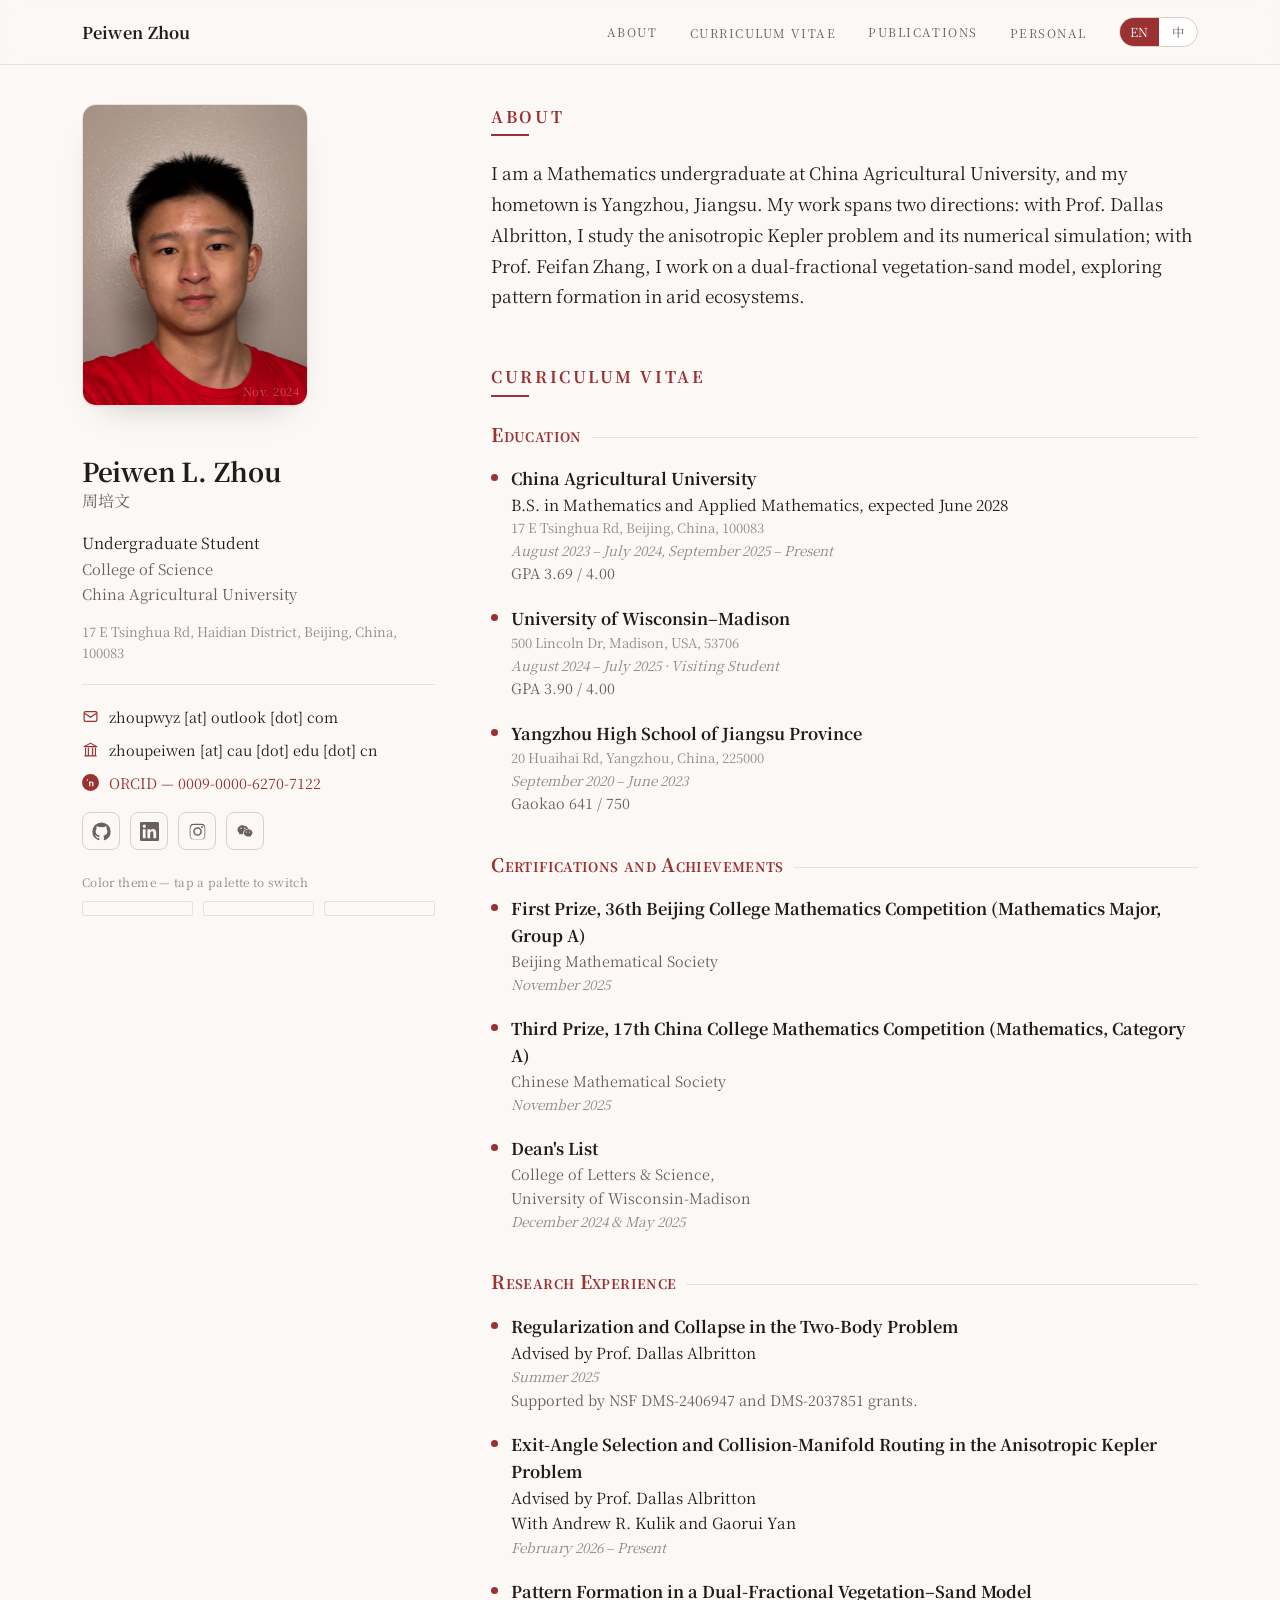
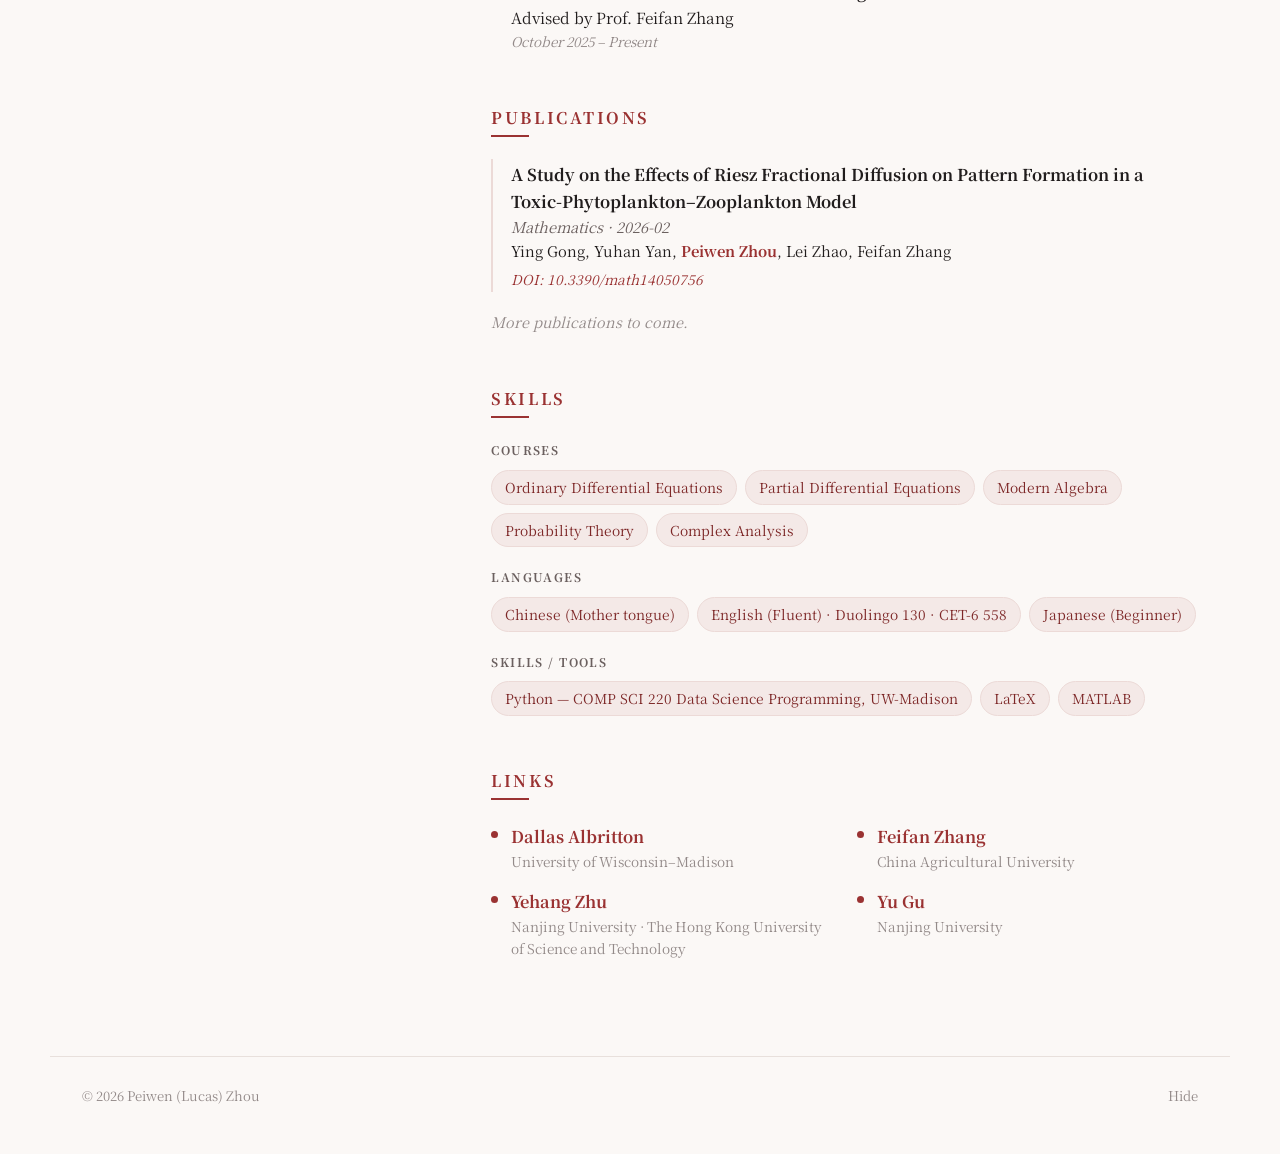
==== index.html @ 4801ca87 "homepage schedule: auto-expire past items initSchedule now judges each item by its end date (or star" ====
<!DOCTYPE html>
<html lang="en" data-theme="green">
<head>
<meta charset="UTF-8" />
<meta name="viewport" content="width=device-width, initial-scale=1.0" />
<!-- Pick a random color theme (green / red / blue), kept consistent within a visit -->
<script>
  (function () {
    var KEY = "plz-theme";
    var themes = ["green", "red", "blue"];
    var t = null;
    try { t = sessionStorage.getItem(KEY); } catch (e) {}
    if (themes.indexOf(t) === -1) {
      t = themes[Math.floor(Math.random() * themes.length)];
      try { sessionStorage.setItem(KEY, t); } catch (e) {}
    }
    document.documentElement.setAttribute("data-theme", t);
  })();
</script>
<title>Peiwen (Lucas) Zhou</title>
<meta name="description" content="Peiwen (Lucas) Zhou — a mathematics undergraduate at China Agricultural University, studying the anisotropic Kepler problem and pattern formation in arid ecosystems." />
<meta name="author" content="Peiwen (Lucas) Zhou" />
<link rel="canonical" href="https://lucaszhoupw.github.io/" />
<link rel="icon" href="assets/favicon.svg" />
<meta property="og:type" content="website" />
<meta property="og:title" content="Peiwen (Lucas) Zhou" />
<meta property="og:description" content="Peiwen (Lucas) Zhou — a mathematics undergraduate at China Agricultural University, studying the anisotropic Kepler problem and pattern formation in arid ecosystems." />
<meta property="og:url" content="https://lucaszhoupw.github.io/" />
<meta property="og:image" content="https://lucaszhoupw.github.io/assets/portrait.jpg" />
<meta name="twitter:card" content="summary_large_image" />
<link rel="stylesheet" href="styles.css?v=18" />
</head>
<body data-title-en="Peiwen (Lucas) Zhou" data-title-zh="周培文 · 个人主页">

<!-- ===================== NAV ===================== -->
<header class="nav">
  <div class="nav__inner">
    <div class="nav__brand">
      <a href="#top"><span class="nm-given" data-en="Peiwen" data-zh="培文">Peiwen</span><span class="nm-sur" data-en="Zhou" data-zh="周">Zhou</span></a>
    </div>
    <nav class="nav__links" aria-label="Primary">
      <a class="nav__link nav__link--caps" href="#about" data-spy data-en="About" data-zh="关于">About</a>
      <div class="nav__dropdown">
        <button type="button" class="nav__link nav__link--caps nav__dropbtn" aria-haspopup="true" aria-expanded="false"><span class="lbl-full" data-en="Curriculum Vitae" data-zh="简历">Curriculum Vitae</span><span class="lbl-short" data-en="CV" data-zh="简历">CV</span></button>
        <div class="nav__menu" role="menu">
          <button type="button" class="nav__menu-item" data-cv-download data-en="Download" data-zh="下载">Download</button>
        </div>
      </div>
      <a class="nav__link nav__link--caps" href="#publications" data-spy><span class="lbl-full" data-en="Publications" data-zh="学术发表">Publications</span><span class="lbl-short" data-en="Pub" data-zh="发表">Pub</span></a>
      <div class="nav__dropdown">
        <button type="button" class="nav__link nav__link--caps nav__dropbtn" aria-haspopup="true" aria-expanded="false" data-en="Personal" data-zh="个人">Personal</button>
        <div class="nav__menu" role="menu">
          <button type="button" class="nav__menu-item" role="menuitem" data-modal="modal-schedule" data-en="Schedule" data-zh="日程">Schedule</button>
          <button type="button" class="nav__menu-item" role="menuitem" data-modal="modal-travels" data-en="Travels" data-zh="足迹">Travels</button>
          <a class="nav__menu-item" role="menuitem" href="cities.html" data-en="Cities" data-zh="城市">Cities</a>
          <a class="nav__menu-item" role="menuitem" href="gallery.html" data-en="Gallery" data-zh="相册">Gallery</a>
        </div>
      </div>
    </nav>
    <button type="button" class="lang-toggle" aria-label="Switch language" title="Switch language">
      <span class="lang-seg is-active" data-lang="en">EN</span>
      <span class="lang-seg" data-lang="zh">中</span>
    </button>
  </div>
</header>

<span id="top"></span>

<!-- ===================== SHELL ===================== -->
<div class="shell">

  <!-- ---------- LEFT: sticky profile ---------- -->
  <aside class="side">
    <div class="portrait-wrap">
      <img class="portrait" src="assets/portrait.jpg" data-alt-src="assets/portrait-alt.jpg"
           alt="Portrait of Peiwen (Lucas) Zhou" />
      <span class="portrait-date">Nov. 2024</span>
    </div>

    <h1 class="side__name"><span class="nm-given" data-en="Peiwen L." data-en-alt="Peiwen (Lucas)" data-zh="培文">Peiwen L.</span><span class="nm-sur" data-en="Zhou" data-zh="周">Zhou</span></h1>
    <div class="side__name-sub" data-en="周培文" data-zh="Peiwen (Lucas) Zhou">周培文</div>

    <div class="side__role" data-en="Undergraduate Student" data-zh="本科生">Undergraduate Student</div>
    <div class="side__college" data-en="College of Science">College of Science</div>
    <div class="side__affil" data-en="China Agricultural University" data-zh="中国农业大学理学院">China Agricultural University</div>
    <div class="side__affil-addr" data-en="17 E Tsinghua Rd, Haidian District, Beijing, China, 100083" data-zh="中国北京市海淀区清华东路 17 号">17 E Tsinghua Rd, Haidian District, Beijing, China, 100083</div>

    <hr class="side__rule" />

    <ul class="side__contact">
      <li>
        <svg class="ico" viewBox="0 0 24 24" fill="none" stroke="currentColor" stroke-width="1.7" aria-hidden="true"><rect x="3" y="5" width="18" height="14" rx="2"/><path d="m3 7 9 6 9-6"/></svg>
        <span class="email-text">zhoupwyz [at] outlook [dot] com</span>
      </li>
      <li>
        <svg class="ico" viewBox="0 0 24 24" fill="none" stroke="currentColor" stroke-width="1.6" stroke-linecap="round" stroke-linejoin="round" aria-hidden="true"><path d="M12 3 3 8h18z"/><path d="M4 21h16M5 21V10m4 11V10m6 11V10m4 11V10"/></svg>
        <span class="email-text">zhoupeiwen [at] cau [dot] edu [dot] cn</span>
      </li>
      <li>
        <svg class="ico" viewBox="0 0 24 24" fill="currentColor" aria-hidden="true"><path d="M12 0a12 12 0 1 0 0 24 12 12 0 0 0 0-24zM7.7 7.4a1 1 0 1 1 0 2 1 1 0 0 1 0-2zm.9 3.2H6.8v6.8h1.8v-6.8zm2 0h1.7v.93h.02c.24-.45.83-.93 1.7-.93 1.82 0 2.16 1.2 2.16 2.76v3.97h-1.8v-3.5c0-.84-.02-1.92-1.17-1.92-1.17 0-1.35.92-1.35 1.86v3.56h-1.8v-6.8z"/></svg>
        <span><a href="https://orcid.org/0009-0000-6270-7122" target="_blank" rel="noopener">ORCID — 0009-0000<span class="orcid-tail">-6270-7122</span></a></span>
      </li>
    </ul>

    <div class="side__social">
      <a href="https://github.com/lucaszhoupw/" target="_blank" rel="noopener" aria-label="GitHub" title="GitHub">
        <svg viewBox="0 0 24 24" fill="currentColor" aria-hidden="true"><path d="M12 .5A11.5 11.5 0 0 0 .5 12a11.5 11.5 0 0 0 7.86 10.92c.58.1.79-.25.79-.56v-2c-3.2.7-3.88-1.37-3.88-1.37-.53-1.34-1.29-1.7-1.29-1.7-1.05-.72.08-.7.08-.7 1.16.08 1.77 1.2 1.77 1.2 1.03 1.77 2.7 1.26 3.36.96.1-.75.4-1.26.73-1.55-2.55-.29-5.24-1.28-5.24-5.68 0-1.26.45-2.28 1.19-3.08-.12-.29-.52-1.46.11-3.04 0 0 .97-.31 3.18 1.18a11 11 0 0 1 5.79 0c2.2-1.49 3.17-1.18 3.17-1.18.63 1.58.23 2.75.11 3.04.74.8 1.19 1.82 1.19 3.08 0 4.41-2.69 5.39-5.25 5.67.41.36.78 1.06.78 2.14v3.17c0 .31.21.67.8.56A11.5 11.5 0 0 0 23.5 12 11.5 11.5 0 0 0 12 .5z"/></svg>
      </a>
      <a href="#" aria-label="LinkedIn" title="LinkedIn">
        <svg viewBox="0 0 24 24" fill="currentColor" aria-hidden="true"><path d="M20.45 20.45h-3.56v-5.57c0-1.33-.02-3.04-1.85-3.04-1.85 0-2.14 1.45-2.14 2.94v5.67H9.34V9h3.42v1.56h.05c.48-.9 1.64-1.85 3.37-1.85 3.6 0 4.27 2.37 4.27 5.46v6.28zM5.34 7.43a2.07 2.07 0 1 1 0-4.14 2.07 2.07 0 0 1 0 4.14zM7.12 20.45H3.55V9h3.57v11.45zM22.22 0H1.77C.79 0 0 .77 0 1.73v20.54C0 23.22.79 24 1.77 24h20.45c.98 0 1.78-.78 1.78-1.73V1.73C24 .77 23.2 0 22.22 0z"/></svg>
      </a>
      <a href="#" aria-label="Instagram" title="Instagram">
        <svg viewBox="0 0 24 24" fill="currentColor" aria-hidden="true"><path d="M12 2.16c3.2 0 3.58.01 4.85.07 1.17.05 1.8.25 2.23.41.56.22.96.48 1.38.9.42.42.68.82.9 1.38.16.42.36 1.06.41 2.23.06 1.27.07 1.65.07 4.85s-.01 3.58-.07 4.85c-.05 1.17-.25 1.8-.41 2.23-.22.56-.48.96-.9 1.38-.42.42-.82.68-1.38.9-.42.16-1.06.36-2.23.41-1.27.06-1.65.07-4.85.07s-3.58-.01-4.85-.07c-1.17-.05-1.8-.25-2.23-.41a3.7 3.7 0 0 1-1.38-.9 3.7 3.7 0 0 1-.9-1.38c-.16-.42-.36-1.06-.41-2.23-.06-1.27-.07-1.65-.07-4.85s.01-3.58.07-4.85c.05-1.17.25-1.8.41-2.23.22-.56.48-.96.9-1.38.42-.42.82-.68 1.38-.9.42-.16 1.06-.36 2.23-.41C8.42 2.17 8.8 2.16 12 2.16zm0 1.62c-3.15 0-3.51.01-4.75.07-.96.04-1.48.2-1.83.34-.46.18-.79.39-1.13.74-.35.34-.56.67-.74 1.13-.14.35-.3.87-.34 1.83-.06 1.24-.07 1.6-.07 4.75s.01 3.51.07 4.75c.04.96.2 1.48.34 1.83.18.46.39.79.74 1.13.34.35.67.56 1.13.74.35.14.87.3 1.83.34 1.24.06 1.6.07 4.75.07s3.51-.01 4.75-.07c.96-.04 1.48-.2 1.83-.34.46-.18.79-.39 1.13-.74.35-.34.56-.67.74-1.13.14-.35.3-.87.34-1.83.06-1.24.07-1.6.07-4.75s-.01-3.51-.07-4.75c-.04-.96-.2-1.48-.34-1.83a3.04 3.04 0 0 0-.74-1.13 3.04 3.04 0 0 0-1.13-.74c-.35-.14-.87-.3-1.83-.34-1.24-.06-1.6-.07-4.75-.07zm0 2.76a5.46 5.46 0 1 1 0 10.92 5.46 5.46 0 0 1 0-10.92zm0 9a3.54 3.54 0 1 0 0-7.08 3.54 3.54 0 0 0 0 7.08zm6.95-9.22a1.27 1.27 0 1 1-2.55 0 1.27 1.27 0 0 1 2.55 0z"/></svg>
      </a>
      <a href="#" aria-label="WeChat" title="WeChat">
        <svg viewBox="0 0 24 24" fill="currentColor" aria-hidden="true"><path d="M8.69 4.06c-3.74 0-6.78 2.56-6.78 5.72 0 1.72.91 3.27 2.34 4.32a.46.46 0 0 1 .17.52l-.31 1.15c-.01.05-.04.11-.04.17 0 .13.1.23.23.23a.26.26 0 0 0 .13-.04l1.48-.87a.67.67 0 0 1 .56-.08c.71.2 1.46.32 2.21.32.18 0 .35-.01.53-.03a4.7 4.7 0 0 1-.24-1.47c0-2.85 2.69-5.16 6.01-5.16.21 0 .42.01.62.04-.51-2.63-3.16-4.61-6.94-4.61zM6.42 7.02c.5 0 .9.41.9.92 0 .5-.4.91-.9.91s-.91-.41-.91-.91c0-.51.41-.92.91-.92zm4.54 0c.5 0 .9.41.9.92 0 .5-.4.91-.9.91s-.91-.41-.91-.91c0-.51.41-.92.91-.92zm4.18 2.4c-2.85 0-5.16 1.97-5.16 4.41 0 2.43 2.31 4.41 5.16 4.41.64 0 1.26-.1 1.83-.27a.56.56 0 0 1 .46.06l1.24.72a.21.21 0 0 0 .11.04c.1 0 .19-.09.19-.19 0-.05-.02-.09-.03-.14l-.26-.96a.45.45 0 0 1-.02-.12.38.38 0 0 1 .16-.31c1.18-.86 1.94-2.15 1.94-3.58 0-2.44-2.31-4.41-5.16-4.41zm-1.9 2.48c.42 0 .76.34.76.76s-.34.77-.76.77a.77.77 0 0 1-.76-.77c0-.42.34-.76.76-.76zm3.79 0c.42 0 .76.34.76.76s-.34.77-.76.77a.77.77 0 0 1-.76-.77c0-.42.34-.76.76-.76z"/></svg>
      </a>
    </div>

    <!-- Color theme swatches -->
    <div class="palette">
      <p class="palette__hint" data-en="Color theme — tap a palette to switch" data-zh="网站配色 — 点击色卡即可切换">Color theme — tap a palette to switch</p>
      <div class="palette__set">
        <button type="button" class="swatch" data-theme-pick="green" aria-label="Green theme" title="Green">
          <span style="background:#e9f0ec"></span>
          <span style="background:#a7c6ba"></span>
          <span style="background:#5d917f"></span>
          <span style="background:#2f5d4f"></span>
          <span style="background:#1c3a31"></span>
        </button>
        <button type="button" class="swatch" data-theme-pick="red" aria-label="Red theme" title="Red">
          <span style="background:#f4e9e7"></span>
          <span style="background:#d99e98"></span>
          <span style="background:#bd5b53"></span>
          <span style="background:#9a3232"></span>
          <span style="background:#6f2020"></span>
        </button>
        <button type="button" class="swatch" data-theme-pick="blue" aria-label="Blue theme" title="Blue">
          <span style="background:#e8eef5"></span>
          <span style="background:#a3bbd6"></span>
          <span style="background:#5b80ac"></span>
          <span style="background:#2a4a72"></span>
          <span style="background:#1a3151"></span>
        </button>
      </div>
    </div>
  </aside>

  <!-- ---------- RIGHT: content ---------- -->
  <main class="main">

    <!-- About -->
    <section class="section" id="about">
      <p class="section__title" data-en="About" data-zh="关于我">About</p>
      <hr class="section__rule" />
      <div class="lede">
        <p data-en="I am a Mathematics undergraduate at China Agricultural University, and my hometown is Yangzhou, Jiangsu. My work spans two directions: with Prof. Dallas Albritton, I study the anisotropic Kepler problem and its numerical simulation; with Prof. Feifan Zhang, I work on a dual-fractional vegetation-sand model, exploring pattern formation in arid ecosystems."
           data-zh="我是中国农业大学数学与应用数学专业的本科生，来自江苏省扬州市。我的研究包括两个方向：在 Dallas Albritton 教授的指导下，研究各向异性开普勒问题及其数值模拟；在张非凡教授的指导下，研究双分数阶植被-沙模型，探索干旱生态系统中的斑图形成。">I am a Mathematics undergraduate at China Agricultural University, and my hometown is Yangzhou, Jiangsu. My work spans two directions: with Prof. Dallas Albritton, I study the anisotropic Kepler problem and its numerical simulation; with Prof. Feifan Zhang, I work on a dual-fractional vegetation-sand model, exploring pattern formation in arid ecosystems.</p>
      </div>
    </section>

    <!-- Curriculum Vitae -->
    <section class="section" id="cv">
      <p class="section__title">Curriculum Vitae</p>
      <hr class="section__rule" />

      <!-- Education -->
      <div class="cv-group">
        <h3 class="cv-group__head" data-en="Education" data-zh="教育经历">Education</h3>
        <div class="entry">
          <div class="entry__line1" data-en="China Agricultural University" data-zh="中国农业大学">China Agricultural University</div>
          <div class="entry__line2" data-en="B.S. in Mathematics and Applied Mathematics, expected June 2028" data-zh="数学与应用数学专业（理学学士），预计 2028 年 6 月毕业">B.S. in Mathematics and Applied Mathematics, expected June 2028</div>
          <div class="entry__addr" data-en="17 E Tsinghua Rd, Beijing, China, 100083" data-zh="中国北京市海淀区清华东路 17 号">17 E Tsinghua Rd, Beijing, China, 100083</div>
          <div class="entry__meta" data-en="August 2023 – July 2024, September 2025 – Present" data-zh="2023年8月 – 2024年7月、2025年9月至今">August 2023 – July 2024, September 2025 – Present</div>
          <div class="entry__line3" data-en="GPA 3.69 / 4.00" data-zh="GPA 3.69 / 4.00">GPA 3.69 / 4.00</div>
        </div>
        <div class="entry">
          <div class="entry__line1" data-en="University of Wisconsin–Madison" data-zh="威斯康星大学麦迪逊分校">University of Wisconsin–Madison</div>
          <div class="entry__addr" data-en="500 Lincoln Dr, Madison, USA, 53706" data-zh="美国威斯康星州戴恩县麦迪逊市林肯路 500 号">500 Lincoln Dr, Madison, USA, 53706</div>
          <div class="entry__meta" data-en="August 2024 – July 2025 · Visiting Student" data-zh="2024年8月 – 2025年7月 · 访问学生">August 2024 – July 2025 · Visiting Student</div>
          <div class="entry__line3" data-en="GPA 3.90 / 4.00" data-zh="GPA 3.90 / 4.00">GPA 3.90 / 4.00</div>
        </div>
        <div class="entry">
          <div class="entry__line1" data-en="Yangzhou High School of Jiangsu Province" data-zh="江苏省扬州中学">Yangzhou High School of Jiangsu Province</div>
          <div class="entry__addr" data-en="20 Huaihai Rd, Yangzhou, China, 225000" data-zh="中国江苏省扬州市广陵区淮海路 20 号">20 Huaihai Rd, Yangzhou, China, 225000</div>
          <div class="entry__meta" data-en="September 2020 – June 2023" data-zh="2020年9月 – 2023年6月">September 2020 – June 2023</div>
          <div class="entry__line3 modal-trigger" data-modal="modal-gaokao" data-en="Gaokao 641 / 750" data-zh="高考 641 / 750">Gaokao 641 / 750</div>
        </div>
      </div>

      <!-- Certifications and Achievements -->
      <div class="cv-group">
        <h3 class="cv-group__head" data-en="Certifications and Achievements" data-zh="获奖与证书">Certifications and Achievements</h3>
        <div class="entry">
          <div class="entry__line1" data-en="First Prize, 36th Beijing College Mathematics Competition (Mathematics Major, Group A)" data-zh="北京市第 36 届大学生数学竞赛（数学专业甲组）一等奖">First Prize, 36th Beijing College Mathematics Competition (Mathematics Major, Group A)</div>
          <div class="entry__line3" data-en="Beijing Mathematical Society" data-zh="北京数学会">Beijing Mathematical Society</div>
          <div class="entry__meta" data-en="November 2025" data-zh="2025 年 11 月">November 2025</div>
        </div>
        <div class="entry">
          <div class="entry__line1" data-en="Third Prize, 17th China College Mathematics Competition (Mathematics, Category A)" data-zh="第 17 届全国大学生数学竞赛（数学 A 类）三等奖">Third Prize, 17th China College Mathematics Competition (Mathematics, Category A)</div>
          <div class="entry__line3" data-en="Chinese Mathematical Society" data-zh="中国数学会">Chinese Mathematical Society</div>
          <div class="entry__meta" data-en="November 2025" data-zh="2025 年 11 月">November 2025</div>
        </div>
        <div class="entry">
          <div class="entry__line1" data-en="Dean&#39;s List" data-zh="Dean&#39;s List">Dean&#39;s List</div>
          <div class="entry__line3" data-en="College of Letters &amp; Science," data-zh="College of Letters &amp; Science,">College of Letters &amp; Science,</div>
          <div class="entry__line3" data-en="University of Wisconsin-Madison" data-zh="University of Wisconsin-Madison">University of Wisconsin-Madison</div>
          <div class="entry__meta" data-en="December 2024 &amp; May 2025" data-zh="2024 年 12 月 &amp; 2025 年 5 月">December 2024 &amp; May 2025</div>
        </div>
      </div>

      <!-- Research Experience -->
      <div class="cv-group">
        <h3 class="cv-group__head" data-en="Research Experience" data-zh="研究经历">Research Experience</h3>
        <div class="entry">
          <div class="entry__line1" data-en="Regularization and Collapse in the Two-Body Problem" data-zh="二体问题中的正则化与碰撞坍塌">Regularization and Collapse in the Two-Body Problem</div>
          <div class="entry__line2" data-en="Advised by Prof. Dallas Albritton" data-zh="指导老师 Dallas Albritton 教授">Advised by Prof. Dallas Albritton</div>
          <div class="entry__meta" data-en="Summer 2025" data-zh="2025 年夏">Summer 2025</div>
          <div class="entry__line3" data-en="Supported by NSF DMS-2406947 and DMS-2037851 grants." data-zh="由美国国家科学基金 NSF DMS-2406947 与 DMS-2037851 资助。">Supported by NSF DMS-2406947 and DMS-2037851 grants.</div>
        </div>
        <div class="entry">
          <div class="entry__line1" data-en="Exit-Angle Selection and Collision-Manifold Routing in the Anisotropic Kepler Problem" data-zh="各向异性开普勒问题中的出射角选择与碰撞流形">Exit-Angle Selection and Collision-Manifold Routing in the Anisotropic Kepler Problem</div>
          <div class="entry__line2" data-en="Advised by Prof. Dallas Albritton" data-zh="指导老师 Dallas Albritton 教授">Advised by Prof. Dallas Albritton</div>
          <div class="entry__line2" data-en="With Andrew R. Kulik and Gaorui Yan" data-zh="合作者 Andrew R. Kulik、颜高睿">With Andrew R. Kulik and Gaorui Yan</div>
          <div class="entry__meta" data-en="February 2026 – Present" data-zh="2026年2月 – 至今">February 2026 – Present</div>
        </div>
        <div class="entry">
          <div class="entry__line1" data-en="Pattern Formation in a Dual-Fractional Vegetation–Sand Model" data-zh="双分数阶植被–沙模型中的斑图形成">Pattern Formation in a Dual-Fractional Vegetation–Sand Model</div>
          <div class="entry__line2" data-en="Advised by Prof. Feifan Zhang" data-zh="指导老师 张非凡 教授">Advised by Prof. Feifan Zhang</div>
          <div class="entry__meta" data-en="October 2025 – Present" data-zh="2025年10月 – 至今">October 2025 – Present</div>
        </div>
      </div>
    </section>

    <!-- Publications -->
    <section class="section" id="publications">
      <p class="section__title" data-en="Publications" data-zh="学术发表">Publications</p>
      <hr class="section__rule" />
      <div class="pub">
        <div class="pub__title" data-en="A Study on the Effects of Riesz Fractional Diffusion on Pattern Formation in a Toxic-Phytoplankton–Zooplankton Model" data-zh="A Study on the Effects of Riesz Fractional Diffusion on Pattern Formation in a Toxic-Phytoplankton–Zooplankton Model">A Study on the Effects of Riesz Fractional Diffusion on Pattern Formation in a Toxic-Phytoplankton–Zooplankton Model</div>
        <div class="pub__venue" data-en="Mathematics · 2026-02" data-zh="Mathematics · 2026-02">Mathematics · 2026-02</div>
        <div class="pub__authors" data-html data-en="Ying Gong, Yuhan Yan, <span class=&quot;me&quot;>Peiwen Zhou</span>, Lei Zhao, Feifan Zhang" data-zh="Ying Gong, Yuhan Yan, <span class=&quot;me&quot;>Peiwen Zhou</span>, Lei Zhao, Feifan Zhang">Ying Gong, Yuhan Yan, <span class="me">Peiwen Zhou</span>, Lei Zhao, Feifan Zhang</div>
        <div class="pub__doi"><a href="https://doi.org/10.3390/math14050756" target="_blank" rel="noopener">DOI: 10.3390/math14050756</a></div>
      </div>
      <p class="empty-note" data-en="More publications to come."
         data-zh="更多发表，敬请期待。">More publications to come.</p>
    </section>

    <!-- Skills -->
    <section class="section" id="skills">
      <p class="section__title" data-en="Skills" data-zh="技能">Skills</p>
      <hr class="section__rule" />

      <div class="skill-block">
        <p class="skill-block__label" data-en="Courses" data-zh="课程">Courses</p>
        <div class="pills">
          <span class="pill" data-en="Ordinary Differential Equations" data-zh="常微分方程">Ordinary Differential Equations</span>
          <span class="pill" data-en="Partial Differential Equations" data-zh="偏微分方程">Partial Differential Equations</span>
          <span class="pill" data-en="Modern Algebra" data-zh="抽象代数">Modern Algebra</span>
          <span class="pill" data-en="Probability Theory" data-zh="概率论">Probability Theory</span>
          <span class="pill" data-en="Complex Analysis" data-zh="复变函数">Complex Analysis</span>
        </div>
      </div>

      <div class="skill-block">
        <p class="skill-block__label" data-en="Languages" data-zh="语言">Languages</p>
        <div class="pills">
          <span class="pill modal-trigger" data-modal="modal-chinese" data-en="Chinese (Mother tongue)" data-zh="中文（母语）">Chinese (Mother tongue)</span>
          <span class="pill pill--wide"><span data-en="English (Fluent)" data-zh="英语（流利）">English (Fluent)</span> · <span class="modal-trigger" data-modal="modal-duolingo" data-en="Duolingo 130" data-zh="Duolingo 130">Duolingo 130</span> · <span class="modal-trigger" data-modal="modal-cet6" data-en="CET-6 558" data-zh="CET-6 558">CET-6 558</span></span>
          <span class="pill" data-en="Japanese (Beginner)" data-zh="日语（入门）">Japanese (Beginner)</span>
        </div>
      </div>

      <div class="skill-block">
        <p class="skill-block__label" data-en="Skills / Tools" data-zh="技能 / 工具">Skills / Tools</p>
        <div class="pills">
          <span class="pill pill--wide" data-en="Python — COMP SCI 220 Data Science Programming, UW-Madison" data-zh="Python — COMP SCI 220 Data Science Programming, UW-Madison">Python — COMP SCI 220 Data Science Programming, UW-Madison</span>
          <span class="pill" data-en="LaTeX" data-zh="LaTeX">LaTeX</span>
          <span class="pill" data-en="MATLAB" data-zh="MATLAB">MATLAB</span>
        </div>
      </div>
    </section>

    <!-- Links -->
    <section class="section" id="links">
      <p class="section__title" data-en="Links" data-zh="链接">Links</p>
      <hr class="section__rule" />
      <ul class="links">
        <li class="link-entry">
          <a class="link-entry__name" href="https://sites.google.com/view/albri050/dallas-albritton" target="_blank" rel="noopener" data-en="Dallas Albritton" data-zh="Dallas Albritton">Dallas Albritton</a>
          <span class="link-entry__affil" data-en="University of Wisconsin–Madison" data-zh="威斯康星大学麦迪逊分校">University of Wisconsin–Madison</span>
        </li>
        <li class="link-entry">
          <a class="link-entry__name" href="https://faculty.cau.edu.cn/zff/" target="_blank" rel="noopener" data-en="Feifan Zhang" data-zh="张非凡">Feifan Zhang</a>
          <span class="link-entry__affil" data-en="China Agricultural University" data-zh="中国农业大学">China Agricultural University</span>
        </li>
        <li class="link-entry">
          <a class="link-entry__name" href="https://lajoyazyh.github.io" target="_blank" rel="noopener" data-en="Yehang Zhu" data-zh="朱业航">Yehang Zhu</a>
          <span class="link-entry__affil" data-en="Nanjing University · The Hong Kong University of Science and Technology" data-zh="南京大学 · 香港科技大学">Nanjing University · The Hong Kong University of Science and Technology</span>
        </li>
        <li class="link-entry">
          <a class="link-entry__name" href="https://kuangrepi.github.io" target="_blank" rel="noopener" data-en="Yu Gu" data-zh="谷羽">Yu Gu</a>
          <span class="link-entry__affil" data-en="Nanjing University" data-zh="南京大学">Nanjing University</span>
        </li>
      </ul>
    </section>

  </main>
</div>

<footer class="foot">
  <span class="foot__copy" data-en="© 2026 Peiwen (Lucas) Zhou" data-zh="© 2026 周培文">© 2026 Peiwen (Lucas) Zhou</span>
  <button type="button" class="hide-btn" aria-label="Toggle privacy"><span class="hide-btn__off" data-en="Hide" data-zh="隐藏">Hide</span><span class="hide-btn__on" data-en="Show" data-zh="显示">Show</span></button>
</footer>

<!-- ===================== SCORE MODALS ===================== -->
<div class="modal" id="modal-gaokao">
  <div class="modal__backdrop" data-close></div>
  <div class="modal__dialog" role="dialog" aria-modal="true" aria-labelledby="gaokao-title">
    <button class="modal__close" type="button" data-close aria-label="Close">&times;</button>
    <h3 class="modal__title" id="gaokao-title" data-en="2023 College Entrance Exam of Jiangsu Province" data-zh="江苏省 2023 年高考">2023 College Entrance Exam of Jiangsu Province</h3>
    <dl class="score-list">
      <div class="score-row"><dt data-en="Chinese" data-zh="语文">Chinese</dt><dd>110</dd></div>
      <div class="score-row"><dt data-en="Mathematics" data-zh="数学">Mathematics</dt><dd>121</dd></div>
      <div class="score-row"><dt data-en="English" data-zh="英语">English</dt><dd>136</dd></div>
      <div class="score-row"><dt data-en="Physics" data-zh="物理">Physics</dt><dd>93</dd></div>
      <div class="score-row"><dt data-en="Chemistry" data-zh="化学">Chemistry</dt><dd>89</dd></div>
      <div class="score-row"><dt data-en="Biology" data-zh="生物">Biology</dt><dd>92</dd></div>
      <div class="score-row score-row--total"><dt data-en="Total" data-zh="总分">Total</dt><dd>641</dd></div>
      <div class="score-row"><dt data-en="Jiangsu Province Rank" data-zh="江苏省排名">Jiangsu Province Rank</dt><dd>8031</dd></div>
    </dl>
  </div>
</div>

<div class="modal" id="modal-duolingo">
  <div class="modal__backdrop" data-close></div>
  <div class="modal__dialog" role="dialog" aria-modal="true" aria-labelledby="duolingo-title">
    <button class="modal__close" type="button" data-close aria-label="Close">&times;</button>
    <h3 class="modal__title" id="duolingo-title" data-en="Duolingo English Test" data-zh="多邻国英语测试">Duolingo English Test</h3>
    <dl class="score-list">
      <div class="score-row"><dt data-en="Literacy" data-zh="读写">Literacy</dt><dd>135</dd></div>
      <div class="score-row"><dt data-en="Comprehension" data-zh="理解">Comprehension</dt><dd>140</dd></div>
      <div class="score-row"><dt data-en="Conversation" data-zh="对话">Conversation</dt><dd>125</dd></div>
      <div class="score-row"><dt data-en="Production" data-zh="表达">Production</dt><dd>115</dd></div>
      <div class="score-row score-row--total"><dt data-en="Overall" data-zh="总分">Overall</dt><dd>130</dd></div>
    </dl>
  </div>
</div>

<div class="modal" id="modal-cet6">
  <div class="modal__backdrop" data-close></div>
  <div class="modal__dialog" role="dialog" aria-modal="true" aria-labelledby="cet6-title">
    <button class="modal__close" type="button" data-close aria-label="Close">&times;</button>
    <h3 class="modal__title" id="cet6-title" data-en="College English Test Band 6" data-zh="全国大学英语六级考试">College English Test Band 6</h3>
    <dl class="score-list">
      <div class="score-row"><dt data-en="Listening" data-zh="听力">Listening</dt><dd>194</dd></div>
      <div class="score-row"><dt data-en="Reading" data-zh="阅读">Reading</dt><dd>201</dd></div>
      <div class="score-row"><dt data-en="Writing &amp; Translation" data-zh="写作与翻译">Writing &amp; Translation</dt><dd>163</dd></div>
      <div class="score-row score-row--total"><dt data-en="Total" data-zh="总分">Total</dt><dd>558</dd></div>
    </dl>
  </div>
</div>

<div class="modal" id="modal-chinese">
  <div class="modal__backdrop" data-close></div>
  <div class="modal__dialog" role="dialog" aria-modal="true" aria-labelledby="chinese-title">
    <button class="modal__close" type="button" data-close aria-label="Close">&times;</button>
    <h3 class="modal__title" id="chinese-title" data-en="Chinese" data-zh="中文">Chinese</h3>
    <ul class="lang-list">
      <li data-en="Mandarin (Standard)" data-zh="普通话">Mandarin (Standard)</li>
      <li data-en="Jianghuai Mandarin (Yizheng Dialect)" data-zh="江淮官话（仪征话）">Jianghuai Mandarin (Yizheng Dialect)</li>
      <li data-en="Cantonese (Beginner)" data-zh="粤语（入门）">Cantonese (Beginner)</li>
    </ul>
  </div>
</div>

<div class="modal" id="modal-travels">
  <div class="modal__backdrop" data-close></div>
  <div class="modal__dialog modal__dialog--map" role="dialog" aria-modal="true" aria-labelledby="travels-title">
    <button class="modal__close" type="button" data-close aria-label="Close">&times;</button>
    <h3 class="modal__title" id="travels-title" data-en="Travels" data-zh="足迹">Travels</h3>
    <div class="map-tabs" role="tablist">
      <button type="button" class="map-tab is-active" data-map="world" data-en="World" data-zh="世界">World</button>
      <button type="button" class="map-tab" data-map="china" data-en="China" data-zh="中国">China</button>
      <button type="button" class="map-tab" data-map="usa" data-en="USA" data-zh="美国">USA</button>
    </div>
    <div class="map-panel" data-panel="world">
      <div class="map-stage" data-svg="assets/maps/world.svg?v=16"></div>
      <ul class="map-legend">
        <li><div class="lg-head"><span class="lg-sw lg-sw--lived"></span><b data-en="Lived" data-zh="居住">Lived</b></div><div class="lg-names" data-en="China · United States" data-zh="美国 · 中国">China · United States</div></li>
        <li><div class="lg-head"><span class="lg-sw lg-sw--travel"></span><b data-en="Traveled" data-zh="旅游">Traveled</b></div><div class="lg-names" data-en="Japan · Singapore · South Korea" data-zh="韩国 · 日本 · 新加坡">Japan · Singapore · South Korea</div></li>
        <li><div class="lg-head"><span class="lg-sw lg-sw--pass"></span><b data-en="Passed through" data-zh="路过">Passed through</b></div><div class="lg-names" data-en="Germany · Malaysia · Türkiye" data-zh="德国 · 马来西亚 · 土耳其">Germany · Malaysia · Türkiye</div></li>
      </ul>
    </div>
    <div class="map-panel" data-panel="china" hidden>
      <div class="map-stage-wrap">
        <div class="map-stage" data-svg="assets/maps/china.svg?v=16"></div>
        <p class="map-note" data-en="The South China Sea and its islands are China&#39;s territory." data-zh="中国南海及群岛是中国领土">The South China Sea and its islands are China&#39;s territory.</p>
      </div>
      <ul class="map-legend">
        <li><div class="lg-head"><span class="lg-sw lg-sw--lived"></span><b data-en="Lived" data-zh="居住">Lived</b></div><div class="lg-names" data-en="Beijing · Jiangsu" data-zh="北京 · 江苏">Beijing · Jiangsu</div></li>
        <li><div class="lg-head"><span class="lg-sw lg-sw--travel"></span><b data-en="Traveled" data-zh="旅游">Traveled</b></div><div class="lg-names" data-en="Anhui · Chongqing · Fujian · Guangdong · Guizhou · Hebei · Hong Kong · Hunan · Inner Mongolia · Jiangxi · Jilin · Macau · Shaanxi · Shandong · Shanghai · Shanxi · Sichuan · Tianjin · Zhejiang" data-zh="安徽 · 澳门 · 重庆 · 福建 · 广东 · 贵州 · 河北 · 湖南 · 江西 · 吉林 · 内蒙古 · 山东 · 上海 · 山西 · 陕西 · 四川 · 天津 · 香港 · 浙江">Anhui · Chongqing · Fujian · Guangdong · Guizhou · Hebei · Hong Kong · Hunan · Inner Mongolia · Jiangxi · Jilin · Macau · Shaanxi · Shandong · Shanghai · Shanxi · Sichuan · Tianjin · Zhejiang</div></li>
        <li><div class="lg-head"><span class="lg-sw lg-sw--pass"></span><b data-en="Passed through" data-zh="路过">Passed through</b></div><div class="lg-names" data-en="Hubei" data-zh="湖北">Hubei</div></li>
      </ul>
    </div>
    <div class="map-panel" data-panel="usa" hidden>
      <div class="map-stage-wrap">
        <div class="map-stage" data-svg="assets/maps/usa.svg?v=16"></div>
        <p class="map-note" data-en="Some U.S. overseas territories are not shown." data-zh="部分美国海外领地未在图中展示。">Some U.S. overseas territories are not shown.</p>
      </div>
      <ul class="map-legend">
        <li><div class="lg-head"><span class="lg-sw lg-sw--lived"></span><b data-en="Lived" data-zh="居住">Lived</b></div><div class="lg-names" data-en="New Jersey · Wisconsin" data-zh="威斯康星 · 新泽西">New Jersey · Wisconsin</div></li>
        <li><div class="lg-head"><span class="lg-sw lg-sw--travel"></span><b data-en="Traveled" data-zh="旅游">Traveled</b></div><div class="lg-names" data-en="Arizona · Illinois · Maryland · Massachusetts · Nevada · New York · Pennsylvania · Rhode Island · Utah · Virginia · Washington D.C." data-zh="宾夕法尼亚 · 弗吉尼亚 · 华盛顿特区 · 罗德岛 · 马里兰 · 马萨诸塞 · 内华达 · 纽约 · 亚利桑那 · 伊利诺伊 · 犹他">Arizona · Illinois · Maryland · Massachusetts · Nevada · New York · Pennsylvania · Rhode Island · Utah · Virginia · Washington D.C.</div></li>
        <li><div class="lg-head"><span class="lg-sw lg-sw--pass"></span><b data-en="Passed through" data-zh="路过">Passed through</b></div><div class="lg-names" data-en="California · Connecticut · Delaware · Michigan" data-zh="加利福尼亚 · 康涅狄格 · 密歇根 · 特拉华">California · Connecticut · Delaware · Michigan</div></li>
      </ul>
    </div>
  </div>
</div>

<div class="modal" id="modal-schedule">
  <div class="modal__backdrop" data-close></div>
  <div class="modal__dialog modal__dialog--wide" role="dialog" aria-modal="true" aria-labelledby="schedule-title">
    <button class="modal__close" type="button" data-close aria-label="Close">&times;</button>
    <h3 class="modal__title" id="schedule-title" data-en="Peiwen's Recent Schedule" data-zh="周培文的近期日程">Peiwen's Recent Schedule</h3>
    <ul class="sched" id="sched-list">
      <li class="sched__item">
        <div class="sched__date" data-en="Jul 11 – 14" data-zh="7 月 11 日 – 14 日">Jul 11 – 14</div>
        <div class="sched__desc" data-en="Farm work at the Zhuozhou farm." data-zh="前往涿州农场种地。">Farm work at the Zhuozhou farm.</div>
      </li>
      <li class="sched__item">
        <div class="sched__date" data-en="Jul 15 – 24" data-zh="7 月 15 日 – 24 日">Jul 15 – 24</div>
        <div class="sched__desc" data-en="Summer term." data-zh="暑期学期。">Summer term.</div>
      </li>
      <li class="sched__item">
        <div class="sched__date" data-en="Aug 1 – 10" data-zh="8 月 1 日 – 10 日">Aug 1 – 10</div>
        <div class="sched__desc" data-en="Traveling in Vietnam — Hà Nội, Đà Nẵng, and Hồ Chí Minh City." data-zh="前往越南河内、岘港、胡志明市旅行。">Traveling in Vietnam — Hà Nội, Đà Nẵng, and Hồ Chí Minh City.</div>
      </li>
    </ul>
  </div>
</div>

<div class="modal" id="modal-cv">
  <div class="modal__backdrop" data-close></div>
  <div class="modal__dialog" role="dialog" aria-modal="true" aria-labelledby="cv-title">
    <button class="modal__close" type="button" data-close aria-label="Close">&times;</button>
    <h3 class="modal__title" id="cv-title" data-en="CV coming soon" data-zh="简历即将上线">CV coming soon</h3>
    <p class="cv-note" data-en="The CV PDF has not been uploaded yet — please check back later." data-zh="简历 PDF 暂未上传，请稍后再来。">The CV PDF has not been uploaded yet — please check back later.</p>
  </div>
</div>

<script src="site.js?v=18"></script>
</body>
</html>
---- styles.css ----
/* =============================================================
   Peiwen (Lucas) Zhou — Academic Homepage
   -------------------------------------------------------------
   COLOR THEME SWITCH:
   Change the data-theme value on the <html> tag to re-skin the
   whole site. Three palettes are provided:
        data-theme="green"   (default — deep green)
        data-theme="red"     (deep red)
        data-theme="blue"    (deep blue)
   ============================================================= */

/* =============================================================
   Self-hosted Chinese serif (Noto Serif SC), two-stage loading:
   1) A small "common" subset (~3,800 everyday characters, GB2312
      level-1) loads fast and covers virtually all text.
   2) The full library (variable font, all ~31k glyphs) is fetched
      ONLY if a rare character outside the common set appears.
   Bundled in the repo so mainland-China visitors (who cannot reach
   Google Fonts) get the song typeface. Latin text uses Georgia, so
   these files only download when Chinese is actually displayed.
   ============================================================= */
@font-face {
  font-family: "Noto Serif SC";
  font-style: normal;
  font-weight: 400;
  font-display: swap;
  src: url("fonts/NotoSerifSC-common-400.woff2") format("woff2");
}
@font-face {
  font-family: "Noto Serif SC";
  font-style: normal;
  font-weight: 700;
  font-display: swap;
  src: url("fonts/NotoSerifSC-common-700.woff2") format("woff2");
}
@font-face {
  font-family: "Noto Serif SC Full";
  font-style: normal;
  font-weight: 200 900;
  font-display: swap;
  src: url("fonts/NotoSerifSC.woff2") format("woff2");
}

/* ---- Green (default) ---- */
:root,
[data-theme="green"] {
  --accent:        #2f5d4f;
  --accent-strong: #234a3f;
  --accent-tint:   #e9f0ec;
  --accent-tint-2: #dbe7e1;
  --bg:            #fbfaf6;
  --surface:       #ffffff;
  --text:          #1d211f;
  --muted:         #606b65;
  --faint:         #8a938e;
  --border:        #e7e3d9;
  --border-strong: #d8d3c6;
}

/* ---- Red ---- */
[data-theme="red"] {
  --accent:        #9a3232;
  --accent-strong: #7d2727;
  --accent-tint:   #f4e9e7;
  --accent-tint-2: #ecdad7;
  --bg:            #fbf8f6;
  --surface:       #ffffff;
  --text:          #211d1d;
  --muted:         #6b605f;
  --faint:         #938a89;
  --border:        #e8e0dc;
  --border-strong: #dccfca;
}

/* ---- Blue ---- */
[data-theme="blue"] {
  --accent:        #2a4a72;
  --accent-strong: #1f3a5c;
  --accent-tint:   #e8eef5;
  --accent-tint-2: #d8e2ee;
  --bg:            #f8fafb;
  --surface:       #ffffff;
  --text:          #1c2027;
  --muted:         #5d6671;
  --faint:         #88909b;
  --border:        #e2e6ea;
  --border-strong: #d0d6dd;
}

/* ============================================================= */

*,
*::before,
*::after { box-sizing: border-box; }

html { scroll-behavior: smooth; }

body {
  margin: 0;
  background: var(--bg);
  color: var(--text);
  /* Georgia renders Latin in both languages; CJK uses the small common
     subset first, then the full self-hosted library for rare glyphs,
     then any local song serif. */
  font-family: Georgia, "Noto Serif SC", "Noto Serif SC Full", "Source Han Serif SC", "Songti SC", "SimSun", "宋体", serif;
  font-size: 17px;
  line-height: 1.65;
  -webkit-font-smoothing: antialiased;
  text-rendering: optimizeLegibility;
}

a { color: var(--accent); text-decoration: none; }
a:hover { color: var(--accent-strong); }

img { display: block; max-width: 100%; }

/* ---------------- Top navigation ---------------- */
.nav {
  position: fixed;
  top: 0; left: 0; right: 0;
  z-index: 100;
  background: color-mix(in srgb, var(--bg) 88%, transparent);
  backdrop-filter: saturate(140%) blur(10px);
  -webkit-backdrop-filter: saturate(140%) blur(10px);
  border-bottom: 1px solid var(--border);
}
.nav__inner {
  max-width: 1180px;
  margin: 0 auto;
  height: 64px;
  padding: 0 32px;
  display: flex;
  align-items: center;
  gap: 8px;
}
.nav__brand {
  font-weight: 700;
  font-size: 1.02rem;
  letter-spacing: 0.01em;
  margin-right: auto;
  white-space: nowrap;
}
.nav__brand a { color: var(--text); }
.nav__brand a:hover { color: var(--accent); }

.nav__links {
  display: flex;
  align-items: center;
  gap: 4px;
}
.nav__link {
  position: relative;
  color: var(--muted);
  font-size: 0.86rem;
  letter-spacing: 0.04em;
  padding: 8px 14px;
  border-radius: 6px;
  white-space: nowrap;
  transition: color .18s, background .18s;
}
.nav__link:hover { color: var(--text); background: var(--accent-tint); }
.nav__link.is-active { color: var(--accent); }
.nav__link--caps {
  text-transform: uppercase;
  letter-spacing: 0.13em;
  font-size: 0.74rem;
}
/* Chinese nav labels: drop uppercase letter-spacing for a clean song look */
html[lang="zh"] .nav__link--caps {
  text-transform: none;
  letter-spacing: 0.06em;
  font-size: 0.84rem;
}

/* Full vs. short nav labels — short forms (CV, Pub) show on narrow screens */
.nav__link .lbl-short { display: none; }

/* Nav "Personal" dropdown */
.nav__dropdown { position: relative; display: flex; align-items: center; }
.nav__dropbtn { font-family: inherit; background: transparent; border: 0; cursor: pointer; }
.nav__menu {
  position: absolute;
  top: 100%;
  right: 0;
  margin-top: 8px;
  min-width: 168px;
  display: none;
  flex-direction: column;
  padding: 6px;
  background: var(--surface);
  border: 1px solid var(--border);
  border-radius: 10px;
  box-shadow: 0 18px 44px -18px rgba(20, 30, 25, .4);
}
.nav__menu::before {
  content: "";
  position: absolute;
  top: -10px; left: 0; right: 0;
  height: 10px;
}
.nav__dropdown.is-open .nav__menu { display: flex; }
@media (hover: hover) {
  .nav__dropdown:hover .nav__menu { display: flex; }
}
.nav__menu-item {
  font-family: inherit;
  text-align: left;
  font-size: 0.86rem;
  letter-spacing: 0.02em;
  color: var(--muted);
  background: transparent;
  border: 0;
  border-radius: 6px;
  padding: 9px 12px;
  cursor: pointer;
  white-space: nowrap;
  transition: background .15s, color .15s;
}
.nav__menu-item:hover { background: var(--accent-tint); color: var(--text); }
.nav__menu-item.is-active { color: var(--accent); }

.lang-toggle {
  margin-left: 10px;
  display: inline-flex;
  align-items: stretch;
  padding: 0;
  border: 1px solid var(--border-strong);
  border-radius: 999px;
  overflow: hidden;
  font-family: inherit;
  font-size: 0.78rem;
  letter-spacing: 0.04em;
  background: var(--surface);
  cursor: pointer;
  flex-shrink: 0;
}
.lang-seg {
  display: inline-flex;
  align-items: center;
  justify-content: center;
  min-width: 38px;
  padding: 5px 10px;
  color: var(--muted);
  transition: background .18s, color .18s;
}
.lang-seg.is-active {
  background: var(--accent);
  color: #fff;
}

/* ---------------- Layout shell ---------------- */
.shell {
  max-width: 1180px;
  margin: 0 auto;
  padding: 104px 32px 96px;
  display: grid;
  grid-template-columns: minmax(280px, 1fr) 2fr;
  gap: 56px;
  align-items: start;
}

/* ---------------- Left sidebar ---------------- */
.side { position: sticky; top: 104px; }

.portrait-wrap {
  position: relative;
  width: 64%;
  line-height: 0;
}
.portrait {
  width: 100%;
  aspect-ratio: 3 / 4;
  object-fit: cover;
  border-radius: 14px;
  border: 1px solid var(--border);
  box-shadow: 0 1px 0 var(--border), 0 16px 36px -24px rgba(20,30,25,.35);
  cursor: pointer;
}
.portrait-date {
  position: absolute;
  right: 9px;
  bottom: 8px;
  color: rgba(255, 255, 255, 0.3);
  font-size: 0.72rem;
  letter-spacing: 0.04em;
  line-height: 1;
  pointer-events: none;
}
/* On the alternate (white-shirt) photo, use light grey instead of white */
.portrait-wrap.show-alt .portrait-date { color: #b3b3b3; }

.side__name {
  font-size: 1.62rem;
  line-height: 1.18;
  font-weight: 700;
  margin: 50px 0 2px;
  letter-spacing: -0.01em;
  cursor: pointer;
  user-select: none;
  display: flex;
  flex-wrap: wrap;
  align-items: baseline;
  gap: 0.3em;
}
html[lang="zh"] .side__name { gap: 0; }

/* Given/surname split — English shows given+surname, Chinese surname+given */
.nm-given { order: 1; }
.nm-sur { order: 2; }
html[lang="zh"] .nm-given { order: 2; }
html[lang="zh"] .nm-sur { order: 1; }
.nav__brand a { display: inline-flex; gap: 0.28em; }
html[lang="zh"] .nav__brand a { gap: 0; }
.side__name-sub {
  font-size: 1rem;
  color: var(--muted);
  margin-bottom: 16px;
}
.side__role {
  font-size: 0.96rem;
  color: var(--text);
}
.side__affil {
  font-size: 0.92rem;
  color: var(--muted);
  margin-top: 1px;
}
.side__college {
  font-size: 0.92rem;
  color: var(--muted);
  margin-top: 1px;
}
/* Chinese folds the college into the university name, so hide this line */
html[lang="zh"] .side__college { display: none; }
.side__affil-addr {
  font-size: 0.82rem;
  color: var(--faint);
  margin-top: 1.1em;
}

.side__rule {
  border: 0;
  border-top: 1px solid var(--border);
  margin: 20px 0;
}

.side__contact {
  list-style: none;
  margin: 0; padding: 0;
  display: flex;
  flex-direction: column;
  gap: 9px;
  font-size: 0.9rem;
}
.side__contact li {
  display: flex;
  align-items: center;
  gap: 10px;
  color: var(--muted);
}
.side__contact .ico {
  width: 17px; height: 17px;
  flex: none;
  color: var(--accent);
}
.email-text { color: var(--text); }

.side__social {
  display: flex;
  gap: 10px;
  margin-top: 18px;
}
.side__social a {
  width: 38px; height: 38px;
  display: inline-flex;
  align-items: center;
  justify-content: center;
  border: 1px solid var(--border-strong);
  border-radius: 8px;
  color: var(--muted);
  transition: all .18s;
}
.side__social a:hover {
  color: #fff;
  background: var(--accent);
  border-color: var(--accent);
  transform: translateY(-2px);
}
.side__social svg { width: 19px; height: 19px; }

/* Color theme swatches (palette card) */
.palette { margin-top: 22px; }
.palette__hint {
  font-size: 0.74rem;
  letter-spacing: 0.03em;
  color: var(--faint);
  margin: 0 0 9px;
}
.palette__set {
  display: flex;
  gap: 10px;
}
.swatch {
  flex: 1;
  display: flex;
  height: 15px;
  padding: 0;
  border: 1px solid var(--border);
  border-radius: 2px;
  overflow: hidden;
  cursor: pointer;
  background: none;
  transition: transform .15s;
}
.swatch span { flex: 1; display: block; }
.swatch:hover { transform: translateY(-1px); }

/* ---------------- Right content ---------------- */
.main { min-width: 0; }

.section { scroll-margin-top: 92px; }
.section + .section { margin-top: 52px; }

.section__title {
  font-size: 1rem;
  text-transform: uppercase;
  letter-spacing: 0.16em;
  color: var(--accent);
  font-weight: 700;
  margin: 0 0 4px;
}
.section__title-zh { /* applied via JS when lang=zh for non-caps look */ }
.section__rule {
  border: 0;
  border-top: 2px solid var(--accent);
  width: 38px;
  margin: 0 0 22px;
}

.lede {
  font-size: 1.08rem;
  line-height: 1.78;
  color: var(--text);
}
.lede p { margin: 0 0 1em; }
.lede p:last-child { margin-bottom: 0; }

/* CV blocks */
.cv-group + .cv-group { margin-top: 34px; }
.cv-group__head {
  font-size: 1.16rem;
  font-weight: 700;
  color: var(--accent);
  font-variant: small-caps;
  letter-spacing: 0.02em;
  margin: 0 0 16px;
  display: flex;
  align-items: baseline;
  gap: 10px;
}
/* Chinese headings: small-caps doesn't apply to CJK, keep them clean */
html[lang="zh"] .cv-group__head { font-variant: normal; }
.cv-group__head::after {
  content: "";
  flex: 1;
  border-top: 1px solid var(--border);
  transform: translateY(-4px);
}

.entry {
  position: relative;
  padding: 0 0 0 20px;
  margin-bottom: 20px;
}
.entry:last-child { margin-bottom: 0; }
.entry::before {
  content: "";
  position: absolute;
  left: 0; top: 9px;
  width: 7px; height: 7px;
  border-radius: 50%;
  background: var(--accent);
}
.entry__line1 { font-weight: 700; font-size: 1.02rem; }
.entry__line2 { color: var(--text); font-size: 0.96rem; }
.entry__addr { color: var(--faint); font-size: 0.82rem; }
.entry__line3 { color: var(--muted); font-size: 0.9rem; }
.entry__meta { color: var(--faint); font-size: 0.85rem; font-style: italic; }

/* Publications */
.pub {
  border-left: 2px solid var(--accent-tint-2);
  padding: 2px 0 2px 18px;
  margin-bottom: 18px;
}
.pub__title { font-weight: 700; font-size: 1.02rem; }
.pub__venue { color: var(--muted); font-size: 0.92rem; font-style: italic; }
.pub__authors { color: var(--text); font-size: 0.92rem; }
.pub__authors .me { color: var(--accent); font-weight: 700; }
.pub__doi { margin-top: 4px; font-size: 0.86rem; }
.pub__doi a { font-style: italic; }

.empty-note {
  color: var(--faint);
  font-size: 0.9rem;
  font-style: italic;
  margin-top: 6px;
}

/* Skills pills */
.skill-block + .skill-block { margin-top: 20px; }
.skill-block__label {
  font-size: 0.74rem;
  text-transform: uppercase;
  letter-spacing: 0.12em;
  color: var(--muted);
  font-weight: 700;
  margin: 0 0 10px;
}
.pills { display: flex; flex-wrap: wrap; gap: 8px; }
.pill {
  font-size: 0.86rem;
  background: var(--accent-tint);
  color: var(--accent-strong);
  border: 1px solid var(--accent-tint-2);
  padding: 5px 13px;
  border-radius: 999px;
  white-space: nowrap;
}
.pill--wide { white-space: normal; }

/* Friend links */
.links {
  list-style: none;
  margin: 0; padding: 0;
  display: grid;
  /* Two columns when wide; collapses to one when the window is narrow
     (or on mobile), since each track needs at least 300px. */
  grid-template-columns: repeat(auto-fit, minmax(min(100%, 300px), 1fr));
  gap: 14px 24px;
}
.link-entry {
  position: relative;
  padding-left: 20px;
}
.link-entry::before {
  content: "";
  position: absolute;
  left: 0; top: 9px;
  width: 7px; height: 7px;
  border-radius: 50%;
  background: var(--accent);
}
.link-entry__name {
  font-weight: 700;
  font-size: 1.02rem;
}
.link-entry__affil {
  display: block;
  color: var(--faint);
  font-size: 0.85rem;
}

/* ---------------- Footer ---------------- */
.foot {
  max-width: 1180px;
  margin: 0 auto;
  padding: 28px 32px 48px;
  border-top: 1px solid var(--border);
  color: var(--faint);
  font-size: 0.82rem;
  display: flex;
  justify-content: space-between;
  gap: 16px;
  flex-wrap: wrap;
}

/* =============================================================
   GALLERY
   ============================================================= */
.gallery-wrap {
  max-width: 760px;
  margin: 0 auto;
  padding: 104px 24px 96px;
}
.gallery-head { margin-bottom: 40px; }
.gallery-head h1 {
  font-size: 2rem;
  margin: 0 0 6px;
  letter-spacing: -0.01em;
}
.gallery-head p { color: var(--muted); margin: 0; }

/* Sticky year selector — jumps to the year and highlights as you scroll */
.year-nav {
  position: sticky;
  top: 64px;
  z-index: 50;
  display: flex;
  flex-wrap: wrap;
  gap: 8px;
  padding: 12px 0;
  margin-bottom: 30px;
  background: color-mix(in srgb, var(--bg) 90%, transparent);
  backdrop-filter: saturate(140%) blur(8px);
  -webkit-backdrop-filter: saturate(140%) blur(8px);
  border-bottom: 1px solid var(--border);
}
.year-chip {
  font-size: 0.84rem;
  letter-spacing: 0.04em;
  color: var(--muted);
  padding: 5px 15px;
  border: 1px solid var(--border-strong);
  border-radius: 999px;
  transition: background .18s, color .18s, border-color .18s;
}
.year-chip:hover { color: var(--text); background: var(--accent-tint); }
.year-chip.is-active {
  color: #fff;
  background: var(--accent);
  border-color: var(--accent);
}

/* Year marker on the timeline */
.year-divider {
  position: relative;
  padding-left: 38px;
  margin: 0 0 24px;
  scroll-margin-top: 128px;
}
.year-divider span {
  font-size: 0.98rem;
  font-weight: 700;
  letter-spacing: 0.08em;
  color: var(--accent);
}
.year-divider::before {
  content: "";
  position: absolute;
  left: 0; top: 4px;
  width: 16px; height: 16px;
  border-radius: 50%;
  background: var(--accent);
  border: 3px solid var(--surface);
  box-shadow: 0 0 0 1px var(--accent);
}

.feed { position: relative; }
.feed::before {
  content: "";
  position: absolute;
  left: 7px; top: 6px; bottom: 6px;
  width: 2px;
  background: var(--border);
}

.post {
  position: relative;
  padding-left: 38px;
  margin-bottom: 38px;
}
.post::before {
  content: "";
  position: absolute;
  left: 1px; top: 6px;
  width: 14px; height: 14px;
  border-radius: 50%;
  background: var(--surface);
  border: 3px solid var(--accent);
}
.post__date {
  font-size: 0.8rem;
  letter-spacing: 0.05em;
  text-transform: uppercase;
  color: var(--faint);
  margin-bottom: 8px;
}
.post__card {
  background: var(--surface);
  border: 1px solid var(--border);
  border-radius: 8px;
  overflow: hidden;
  box-shadow: 0 12px 30px -26px rgba(20,30,25,.4);
}
.post__media {
  width: 100%;
  background: var(--accent-tint);
}
.post__media img {
  display: block;
  width: 100%;
  height: auto;
}
/* Portrait entries: shrink the whole card so the photo still fills it */
.post--portrait .post__card { max-width: 70%; }
.post__media--ph {
  aspect-ratio: 4 / 3;
  background:
    repeating-linear-gradient(45deg,
      var(--accent-tint) 0 12px,
      var(--accent-tint-2) 12px 24px);
  display: flex;
  align-items: center;
  justify-content: center;
}
.post__media--ph span {
  font-family: ui-monospace, "SFMono-Regular", Menlo, Consolas, monospace;
  font-size: 0.74rem;
  letter-spacing: 0.06em;
  color: var(--accent-strong);
  background: color-mix(in srgb, var(--surface) 80%, transparent);
  padding: 4px 10px;
  border-radius: 4px;
}
.post__body { padding: 16px 18px 18px; }
.post--text .post__body { padding: 18px; }
.post__text { font-size: 1.02rem; line-height: 1.7; margin: 0 0 10px; }
.post__meta {
  display: flex;
  flex-wrap: wrap;
  gap: 6px 16px;
  font-size: 0.84rem;
  color: var(--muted);
}
.post__meta .loc { display: inline-flex; align-items: center; gap: 5px; }
.post__meta .ico { width: 14px; height: 14px; color: var(--accent); }

/* ---------------- Language visibility helper ---------------- */
[data-i18n] { /* swapped by JS */ }

/* ---------------- Responsive ---------------- */
@media (max-width: 860px) {
  .shell {
    grid-template-columns: 1fr;
    gap: 38px;
    padding: 92px 22px 72px;
  }
  .side { position: static; text-align: center; }
  .portrait-wrap { max-width: 260px; margin-left: auto; margin-right: auto; }
  .side__contact li { justify-content: center; }
  .side__social { justify-content: center; }
  .side__name { font-size: 1.5rem; justify-content: center; }
  .nav__inner { padding: 0 18px; gap: 2px; }
  .nav__brand { font-size: 0.92rem; }
  .nav__links { gap: 0; }
  .nav__link { padding: 8px 11px; font-size: 0.82rem; }
  .nav__link--caps { font-size: 0.74rem; letter-spacing: 0.1em; }
  .nav__link .lbl-full { display: none; }
  .nav__link .lbl-short { display: inline; }
}

@media (max-width: 600px) {
  body { font-size: 16px; }
  .nav__inner { height: 56px; }
  .nav__brand { display: none; }
  .nav__links { gap: 2px; }
  .nav__link { padding: 7px 7px; }
  .lang-toggle { margin-left: auto; }
  .shell { padding: 80px 18px 64px; }
  .gallery-wrap { padding: 84px 18px 72px; }
  .year-nav { top: 56px; }
  .year-divider { scroll-margin-top: 116px; }
  .portrait-wrap { max-width: 100%; }
}

/* =============================================================
   SCORE MODALS — click a result to see the breakdown
   ============================================================= */
.modal-trigger { cursor: pointer; transition: color .15s ease; }
.modal-trigger:hover { color: var(--accent); }

.modal {
  display: none;
  position: fixed;
  inset: 0;
  z-index: 200;
  align-items: center;
  justify-content: center;
  padding: 20px;
}
.modal.is-open { display: flex; }
body.modal-open { overflow: hidden; }

.modal__backdrop {
  position: absolute;
  inset: 0;
  background: rgba(0, 0, 0, 0.45);
  backdrop-filter: blur(4px);
  -webkit-backdrop-filter: blur(4px);
}

.modal__dialog {
  position: relative;
  width: 100%;
  max-width: 320px;
  background: var(--bg);
  border: 1px solid var(--border);
  border-radius: 14px;
  padding: 30px 34px 28px;
  box-shadow: 0 24px 60px -20px rgba(0, 0, 0, .45);
}

.modal__close {
  position: absolute;
  top: 9px; right: 9px;
  width: 28px; height: 28px;
  display: inline-flex;
  align-items: center;
  justify-content: center;
  border: 0;
  background: transparent;
  color: var(--muted);
  font-size: 1.4rem;
  line-height: 1;
  cursor: pointer;
  border-radius: 6px;
  transition: background .18s, color .18s;
}
.modal__close:hover { background: var(--accent-tint); color: var(--text); }

.modal__title {
  color: var(--accent);
  font-size: 1.02rem;
  font-weight: 700;
  line-height: 1.3;
  margin: 0 32px 14px 0;
}

.score-list { margin: 0; }
.score-row {
  display: flex;
  justify-content: space-between;
  align-items: baseline;
  gap: 16px;
  padding: 6px 0;
  font-size: 0.92rem;
  border-bottom: 1px solid var(--border);
}
.score-row:last-child { border-bottom: 0; }
.score-row dt { margin: 0; color: var(--muted); }
.score-row dd { margin: 0; font-weight: 700; color: var(--text); }
.score-row--total dt,
.score-row--total dd { color: var(--accent); }

/* Schedule modal — a small accent-coloured timeline */
.modal__dialog--wide { max-width: 384px; }
.sched { list-style: none; margin: 2px 0 0; padding: 0; }
.sched__item {
  position: relative;
  padding: 0 0 16px 20px;
  border-left: 2px solid var(--accent-tint-2);
}
.sched__item:last-child { padding-bottom: 2px; }
.sched__item::before {
  content: "";
  position: absolute;
  left: -6px; top: 3px;
  width: 10px; height: 10px;
  border-radius: 50%;
  background: var(--accent);
  border: 2px solid var(--bg);
}
.sched__date {
  color: var(--accent);
  font-weight: 700;
  font-size: 0.9rem;
  letter-spacing: 0.02em;
  margin-bottom: 3px;
}
.sched__desc {
  color: var(--text);
  font-size: 0.95rem;
  line-height: 1.55;
}
/* expired items (1–6 days past): dimmed grey */
.sched__item--expired { opacity: 0.5; }
.sched__item--expired::before { background: var(--muted); }
.sched__item--expired .sched__date { color: var(--muted); }
.sched__item--expired .sched__desc { color: var(--muted); }
.sched__empty {
  border-left: 0;
  padding-left: 0;
  color: var(--faint);
  font-style: italic;
}
.sched__empty::before { display: none; }

/* Language-variety list (Chinese modal) */
.lang-list { list-style: none; margin: 2px 0 0; padding: 0; }
.lang-list li {
  position: relative;
  padding: 8px 0 8px 18px;
  font-size: 0.95rem;
  color: var(--text);
  border-bottom: 1px solid var(--border);
}
.lang-list li:last-child { border-bottom: 0; }
.lang-list li::before {
  content: "";
  position: absolute;
  left: 0; top: 50%;
  transform: translateY(-50%);
  width: 6px; height: 6px;
  border-radius: 50%;
  background: var(--accent);
}

/* =============================================================
   PRIVACY ("Hide") MODE — a footer toggle blurs identifying details
   while leaving headings, the photo, icons, swatches, skills, the
   surname and the nav intact.
   ============================================================= */
.hide-btn {
  margin-left: auto;
  font-family: inherit;
  font-size: inherit;
  letter-spacing: inherit;
  color: inherit;
  background: transparent;
  border: 0;
  padding: 0;
  cursor: pointer;
  transition: color .18s;
}
.hide-btn:hover { color: var(--accent); }
.hide-btn__on { display: none; }
body.privacy .hide-btn__off { display: none; }
body.privacy .hide-btn__on { display: inline; }

/* Smooth the blur transition both ways */
.lede, .entry, .pub, .empty-note, .link-entry,
.side__name-sub, .side__role, .side__college, .side__affil,
.side__affil-addr, .email-text, .foot__copy, .orcid-tail,
.side__name .nm-given { transition: filter .25s ease; }

body.privacy .lede,
body.privacy .entry,
body.privacy .pub,
body.privacy .empty-note,
body.privacy .link-entry,
body.privacy .side__name-sub,
body.privacy .side__role,
body.privacy .side__college,
body.privacy .side__affil,
body.privacy .side__affil-addr,
body.privacy .email-text,
body.privacy .foot__copy,
body.privacy .orcid-tail {
  filter: blur(5px);
}
/* The name is larger type, so it needs a slightly stronger blur */
body.privacy .side__name .nm-given {
  filter: blur(6px);
}
body.privacy .nav__brand .nm-given { display: none; }

/* =============================================================
   EASTER EGGS — formula rain (click a heading) & idle orbit
   ============================================================= */
.formula-rain {
  position: fixed;
  inset: 0;
  z-index: 150;
  pointer-events: none;
  overflow: hidden;
}
.formula-rain span {
  position: absolute;
  top: 0;
  color: var(--accent);
  font-family: Georgia, "Times New Roman", serif;
  font-style: italic;
  opacity: 0;
  will-change: transform, opacity;
  animation-name: formula-fall;
  animation-timing-function: linear;
  animation-fill-mode: forwards;
}
@keyframes formula-fall {
  0%   { transform: translateY(-12vh) rotate(0deg); opacity: 0; }
  12%  { opacity: .85; }
  88%  { opacity: .85; }
  100% { transform: translateY(112vh) rotate(var(--rot, 180deg)); opacity: 0; }
}


/* =============================================================
   GALLERY: hover tilt, lightbox, end-of-feed note
   ============================================================= */
.post__card { transition: transform .18s ease, box-shadow .18s ease; }
.post__card:hover { box-shadow: 0 20px 44px -24px rgba(20,30,25,.55); }

/* End-of-feed note (revealed on scroll) */
.feed-end {
  position: relative;
  padding-left: 38px;
  margin-top: 4px;
  color: var(--faint);
  font-style: italic;
  font-size: 0.92rem;
  opacity: 0;
  transform: translateY(10px);
  transition: opacity .8s ease, transform .8s ease;
}
.feed-end.is-visible { opacity: 1; transform: none; }
.feed-end::before {
  content: "";
  position: absolute;
  left: 2px; top: 5px;
  width: 12px; height: 12px;
  border-radius: 50%;
  border: 2px solid var(--border-strong);
  background: var(--bg);
}

/* Lightbox */
.lightbox {
  display: none;
  position: fixed;
  inset: 0;
  z-index: 300;
  align-items: center;
  justify-content: center;
}
.lightbox.is-open { display: flex; }
.lightbox__backdrop {
  position: absolute;
  inset: 0;
  background: rgba(10, 12, 14, .82);
  backdrop-filter: blur(4px);
  -webkit-backdrop-filter: blur(4px);
}
.lightbox__fig {
  position: relative;
  z-index: 1;
  margin: 0;
  max-width: 92vw;
  max-height: 90vh;
  display: flex;
  flex-direction: column;
  align-items: center;
  gap: 12px;
}
.lightbox__img {
  max-width: 92vw;
  max-height: 80vh;
  border-radius: 8px;
  box-shadow: 0 20px 60px -10px rgba(0, 0, 0, .6);
  object-fit: contain;
}
.lightbox__cap {
  display: flex;
  flex-wrap: wrap;
  justify-content: center;
  align-items: baseline;
  gap: 6px 16px;
  color: rgba(255, 255, 255, .92);
  font-size: 0.9rem;
  letter-spacing: .02em;
}
.lightbox__count { color: rgba(255, 255, 255, .55); font-size: 0.82rem; }
.lightbox__close,
.lightbox__nav {
  position: absolute;
  z-index: 2;
  display: inline-flex;
  align-items: center;
  justify-content: center;
  color: #fff;
  background: rgba(255, 255, 255, .12);
  border: 0;
  border-radius: 50%;
  cursor: pointer;
  transition: background .18s;
}
.lightbox__close:hover,
.lightbox__nav:hover { background: rgba(255, 255, 255, .28); }
.lightbox__close { top: 16px; right: 18px; width: 40px; height: 40px; font-size: 1.6rem; line-height: 1; }
.lightbox__nav { top: 50%; transform: translateY(-50%); width: 46px; height: 46px; font-size: 2rem; line-height: 1; }
.lightbox__nav--prev { left: 14px; }
.lightbox__nav--next { right: 14px; }
@media (max-width: 600px) {
  .lightbox__nav { width: 38px; height: 38px; font-size: 1.5rem; }
  .lightbox__nav--prev { left: 6px; }
  .lightbox__nav--next { right: 6px; }
  .lightbox__close { top: 10px; right: 10px; }
}

/* =============================================================
   TRAVELS MAP MODAL
   ============================================================= */
.modal__dialog--map { max-width: 760px; max-height: 90vh; overflow-y: auto; }
.map-stage-wrap { position: relative; }
.map-note {
  position: absolute;
  right: 6px;
  bottom: 4px;
  margin: 0;
  max-width: 52%;
  text-align: right;
  font-size: 0.62rem;
  line-height: 1.3;
  color: var(--muted);
}
.map-panel[data-panel="usa"] .map-note {
  position: static;
  max-width: none;
  margin-top: 6px;
}

.map-tabs { display: flex; gap: 6px; margin: 2px 0 14px; }
.map-tab {
  font-family: inherit;
  font-size: 0.82rem;
  letter-spacing: 0.03em;
  color: var(--muted);
  background: transparent;
  border: 1px solid var(--border-strong);
  border-radius: 999px;
  padding: 4px 14px;
  cursor: pointer;
  transition: background .15s, color .15s, border-color .15s;
}
.map-tab:hover { background: var(--accent-tint); color: var(--text); }
.map-tab.is-active { background: var(--accent); color: #fff; border-color: var(--accent); }

.map-stage { margin-bottom: 14px; min-height: 40px; }
.travel-map { width: 100%; height: auto; display: block; }
.travel-map .rg {
  fill: var(--accent-tint-2);
  stroke: var(--surface);
  stroke-width: 0.5;
  vector-effect: non-scaling-stroke;
}
.travel-map .rg--lived { fill: var(--accent-strong); }
.travel-map .rg--travel { fill: var(--accent); }
.travel-map .rg--pass { fill: color-mix(in srgb, var(--accent) 42%, var(--accent-tint)); }
.travel-map .rg--sea-line {
  fill: var(--accent);
  stroke: var(--accent);
  stroke-width: 1.1;
  vector-effect: non-scaling-stroke;
}

.map-legend { list-style: none; margin: 0; padding: 0; display: flex; flex-direction: column; gap: 9px; }
.map-legend .lg-head { display: flex; align-items: center; gap: 8px; }
.map-legend b { color: var(--text); font-weight: 700; font-size: 0.9rem; }
.map-legend .lg-names { color: var(--muted); font-size: 0.85rem; line-height: 1.5; padding-left: 20px; margin-top: 1px; }
.lg-sw { width: 13px; height: 13px; border-radius: 3px; flex: none; }
.lg-sw--lived { background: var(--accent-strong); }
.lg-sw--travel { background: var(--accent); }
.lg-sw--pass { background: color-mix(in srgb, var(--accent) 42%, var(--accent-tint)); }

@media (max-width: 600px) {
  .modal__dialog--map { max-width: 94vw; }
}

/* =============================================================
   CITIES PAGE — province selector + prefecture/district maps
   ============================================================= */
.cities-wrap {
  max-width: 760px;
  margin: 0 auto;
  padding: 104px 24px 96px;
}
.prov-nav {
  position: sticky;
  top: 64px;
  z-index: 50;
  display: flex;
  flex-wrap: wrap;
  gap: 8px;
  padding: 12px 0;
  margin-bottom: 26px;
  background: color-mix(in srgb, var(--bg) 90%, transparent);
  backdrop-filter: saturate(140%) blur(8px);
  -webkit-backdrop-filter: saturate(140%) blur(8px);
  border-bottom: 1px solid var(--border);
}
.prov-btn {
  font-family: inherit;
  font-size: 0.84rem;
  letter-spacing: 0.02em;
  color: var(--muted);
  background: transparent;
  border: 1px solid var(--border-strong);
  border-radius: 999px;
  padding: 5px 14px;
  cursor: pointer;
  transition: background .15s, color .15s, border-color .15s;
}
.prov-btn:hover { color: var(--text); background: var(--accent-tint); }
.prov-btn.is-active { color: #fff; background: var(--accent); border-color: var(--accent); }
.prov-panel .map-stage { display: flex; justify-content: center; margin-bottom: 18px; }
.prov-panel .travel-map { max-height: 66vh; }
.prov-panel .map-legend { max-width: 560px; margin: 0 auto; }

@media (max-width: 600px) {
  .cities-wrap { padding: 84px 18px 72px; }
  .prov-nav { top: 56px; }
}

/* CV "coming soon" modal note */
.cv-note { margin: 0; color: var(--muted); font-size: 0.95rem; line-height: 1.55; }
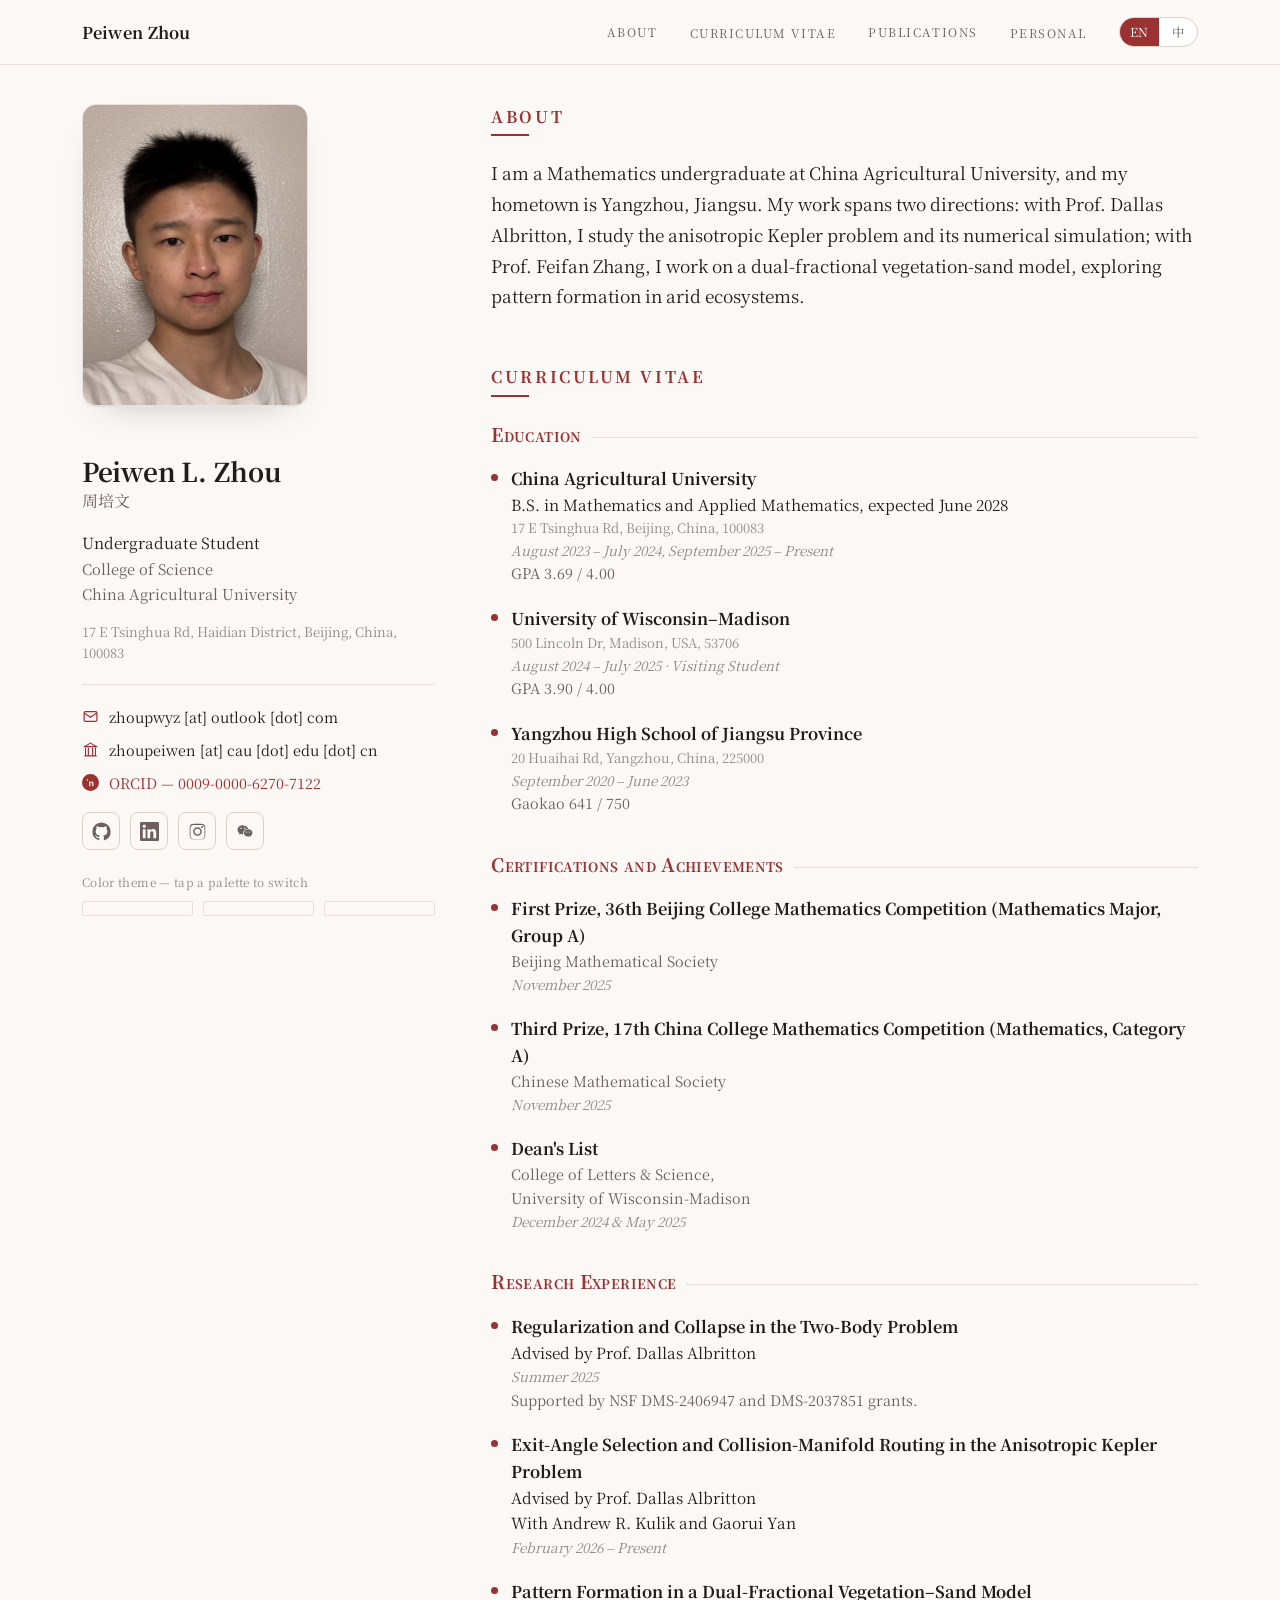
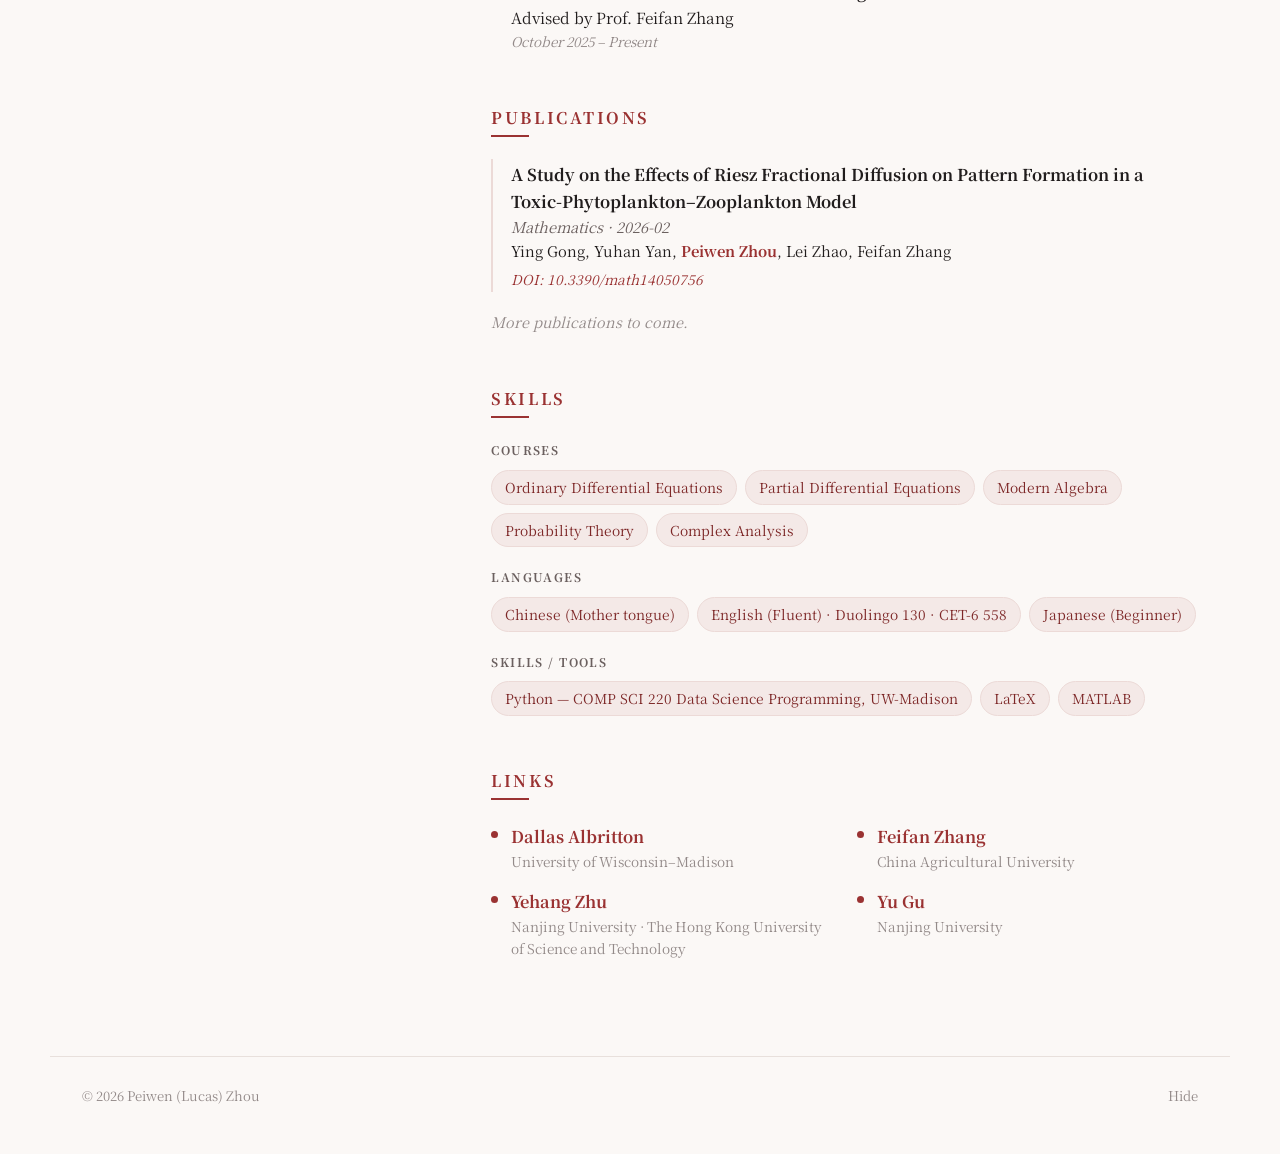
==== commit c37f46b0: "travels: add Vietnam map and gallery" ====
--- a/index.html
+++ b/index.html
@@ -385,10 +385,10 @@
       <button type="button" class="map-tab" data-map="usa" data-en="USA" data-zh="美国">USA</button>
     </div>
     <div class="map-panel" data-panel="world">
-      <div class="map-stage" data-svg="assets/maps/world.svg?v=16"></div>
+      <div class="map-stage" data-svg="assets/maps/world.svg?v=17"></div>
       <ul class="map-legend">
         <li><div class="lg-head"><span class="lg-sw lg-sw--lived"></span><b data-en="Lived" data-zh="居住">Lived</b></div><div class="lg-names" data-en="China · United States" data-zh="美国 · 中国">China · United States</div></li>
-        <li><div class="lg-head"><span class="lg-sw lg-sw--travel"></span><b data-en="Traveled" data-zh="旅游">Traveled</b></div><div class="lg-names" data-en="Japan · Singapore · South Korea" data-zh="韩国 · 日本 · 新加坡">Japan · Singapore · South Korea</div></li>
+        <li><div class="lg-head"><span class="lg-sw lg-sw--travel"></span><b data-en="Traveled" data-zh="旅游">Traveled</b></div><div class="lg-names" data-en="Japan · Singapore · South Korea · Vietnam" data-zh="韩国 · 日本 · 新加坡 · 越南">Japan · Singapore · South Korea · Vietnam</div></li>
         <li><div class="lg-head"><span class="lg-sw lg-sw--pass"></span><b data-en="Passed through" data-zh="路过">Passed through</b></div><div class="lg-names" data-en="Germany · Malaysia · Türkiye" data-zh="德国 · 马来西亚 · 土耳其">Germany · Malaysia · Türkiye</div></li>
       </ul>
     </div>
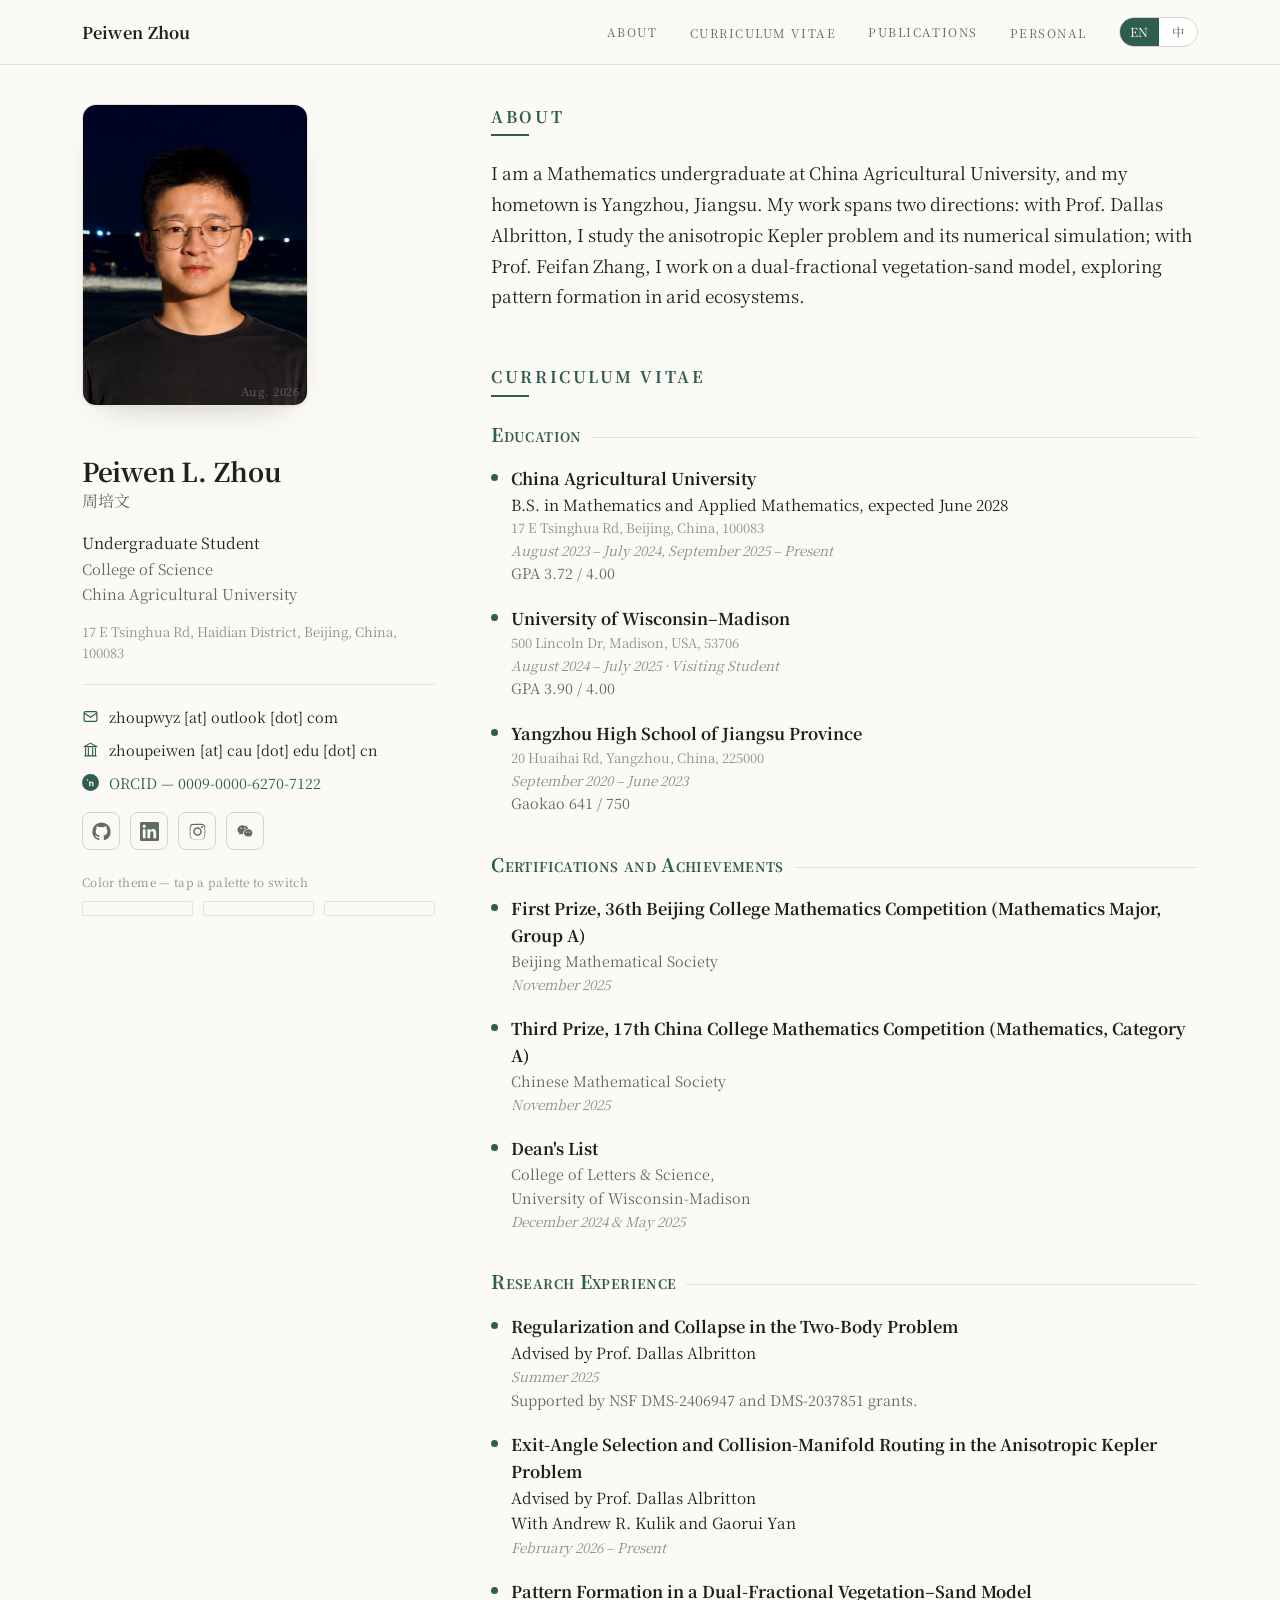
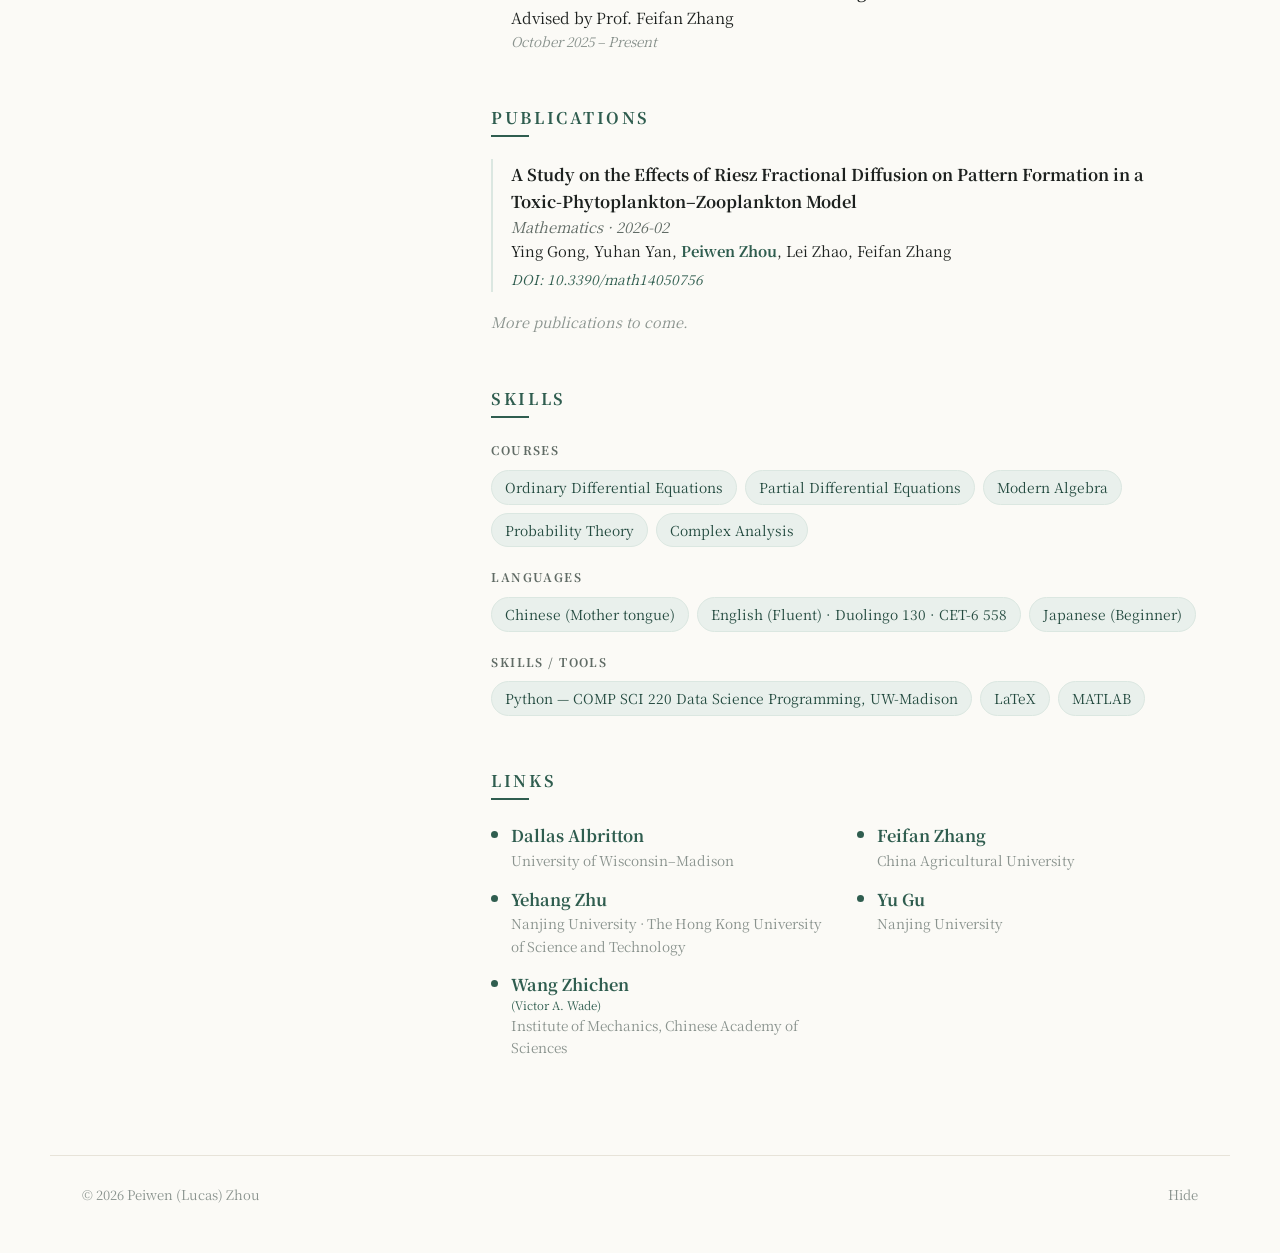
==== commit 34b88219: "homepage: update portrait, GPA, and links" ====
--- a/index.html
+++ b/index.html
@@ -26,9 +26,9 @@
 <meta property="og:title" content="Peiwen (Lucas) Zhou" />
 <meta property="og:description" content="Peiwen (Lucas) Zhou — a mathematics undergraduate at China Agricultural University, studying the anisotropic Kepler problem and pattern formation in arid ecosystems." />
 <meta property="og:url" content="https://lucaszhoupw.github.io/" />
-<meta property="og:image" content="https://lucaszhoupw.github.io/assets/portrait.jpg" />
+<meta property="og:image" content="https://lucaszhoupw.github.io/assets/portrait-danang.jpeg" />
 <meta name="twitter:card" content="summary_large_image" />
-<link rel="stylesheet" href="styles.css?v=18" />
+<link rel="stylesheet" href="styles.css?v=19" />
 </head>
 <body data-title-en="Peiwen (Lucas) Zhou" data-title-zh="周培文 · 个人主页">
 
@@ -72,9 +72,9 @@
   <!-- ---------- LEFT: sticky profile ---------- -->
   <aside class="side">
     <div class="portrait-wrap">
-      <img class="portrait" src="assets/portrait.jpg" data-alt-src="assets/portrait-alt.jpg"
+      <img class="portrait" src="assets/portrait-danang.jpeg"
            alt="Portrait of Peiwen (Lucas) Zhou" />
-      <span class="portrait-date">Nov. 2024</span>
+      <span class="portrait-date" data-en="Aug. 2026" data-zh="2026 年 8 月">Aug. 2026</span>
     </div>
 
     <h1 class="side__name"><span class="nm-given" data-en="Peiwen L." data-en-alt="Peiwen (Lucas)" data-zh="培文">Peiwen L.</span><span class="nm-sur" data-en="Zhou" data-zh="周">Zhou</span></h1>
@@ -172,7 +172,7 @@
           <div class="entry__line2" data-en="B.S. in Mathematics and Applied Mathematics, expected June 2028" data-zh="数学与应用数学专业（理学学士），预计 2028 年 6 月毕业">B.S. in Mathematics and Applied Mathematics, expected June 2028</div>
           <div class="entry__addr" data-en="17 E Tsinghua Rd, Beijing, China, 100083" data-zh="中国北京市海淀区清华东路 17 号">17 E Tsinghua Rd, Beijing, China, 100083</div>
           <div class="entry__meta" data-en="August 2023 – July 2024, September 2025 – Present" data-zh="2023年8月 – 2024年7月、2025年9月至今">August 2023 – July 2024, September 2025 – Present</div>
-          <div class="entry__line3" data-en="GPA 3.69 / 4.00" data-zh="GPA 3.69 / 4.00">GPA 3.69 / 4.00</div>
+          <div class="entry__line3" data-en="GPA 3.72 / 4.00" data-zh="GPA 3.72 / 4.00">GPA 3.72 / 4.00</div>
         </div>
         <div class="entry">
           <div class="entry__line1" data-en="University of Wisconsin–Madison" data-zh="威斯康星大学麦迪逊分校">University of Wisconsin–Madison</div>
@@ -302,6 +302,13 @@
           <a class="link-entry__name" href="https://kuangrepi.github.io" target="_blank" rel="noopener" data-en="Yu Gu" data-zh="谷羽">Yu Gu</a>
           <span class="link-entry__affil" data-en="Nanjing University" data-zh="南京大学">Nanjing University</span>
         </li>
+        <li class="link-entry">
+          <a class="link-entry__name" href="https://wangzcblog-test-d2fk5sbo92db3ddf-1463982764.tcloudbaseapp.com" target="_blank" rel="noopener">
+            <span data-en="Wang Zhichen" data-zh="王之宸">Wang Zhichen</span>
+            <span class="link-entry__alias">(Victor A. Wade)</span>
+          </a>
+          <span class="link-entry__affil" data-en="Institute of Mechanics, Chinese Academy of Sciences" data-zh="中国科学院力学所">Institute of Mechanics, Chinese Academy of Sciences</span>
+        </li>
       </ul>
     </section>
 
@@ -448,6 +455,6 @@
   </div>
 </div>
 
-<script src="site.js?v=18"></script>
+<script src="site.js?v=19"></script>
 </body>
 </html>
--- a/styles.css
+++ b/styles.css
@@ -274,7 +274,6 @@
   border-radius: 14px;
   border: 1px solid var(--border);
   box-shadow: 0 1px 0 var(--border), 0 16px 36px -24px rgba(20,30,25,.35);
-  cursor: pointer;
 }
 .portrait-date {
   position: absolute;
@@ -286,9 +285,6 @@
   line-height: 1;
   pointer-events: none;
 }
-/* On the alternate (white-shirt) photo, use light grey instead of white */
-.portrait-wrap.show-alt .portrait-date { color: #b3b3b3; }
-
 .side__name {
   font-size: 1.62rem;
   line-height: 1.18;
@@ -552,8 +548,16 @@
   background: var(--accent);
 }
 .link-entry__name {
+  display: block;
   font-weight: 700;
   font-size: 1.02rem;
+}
+.link-entry__alias {
+  display: block;
+  color: inherit;
+  font-size: 0.72rem;
+  font-weight: 400;
+  line-height: 1.35;
 }
 .link-entry__affil {
   display: block;
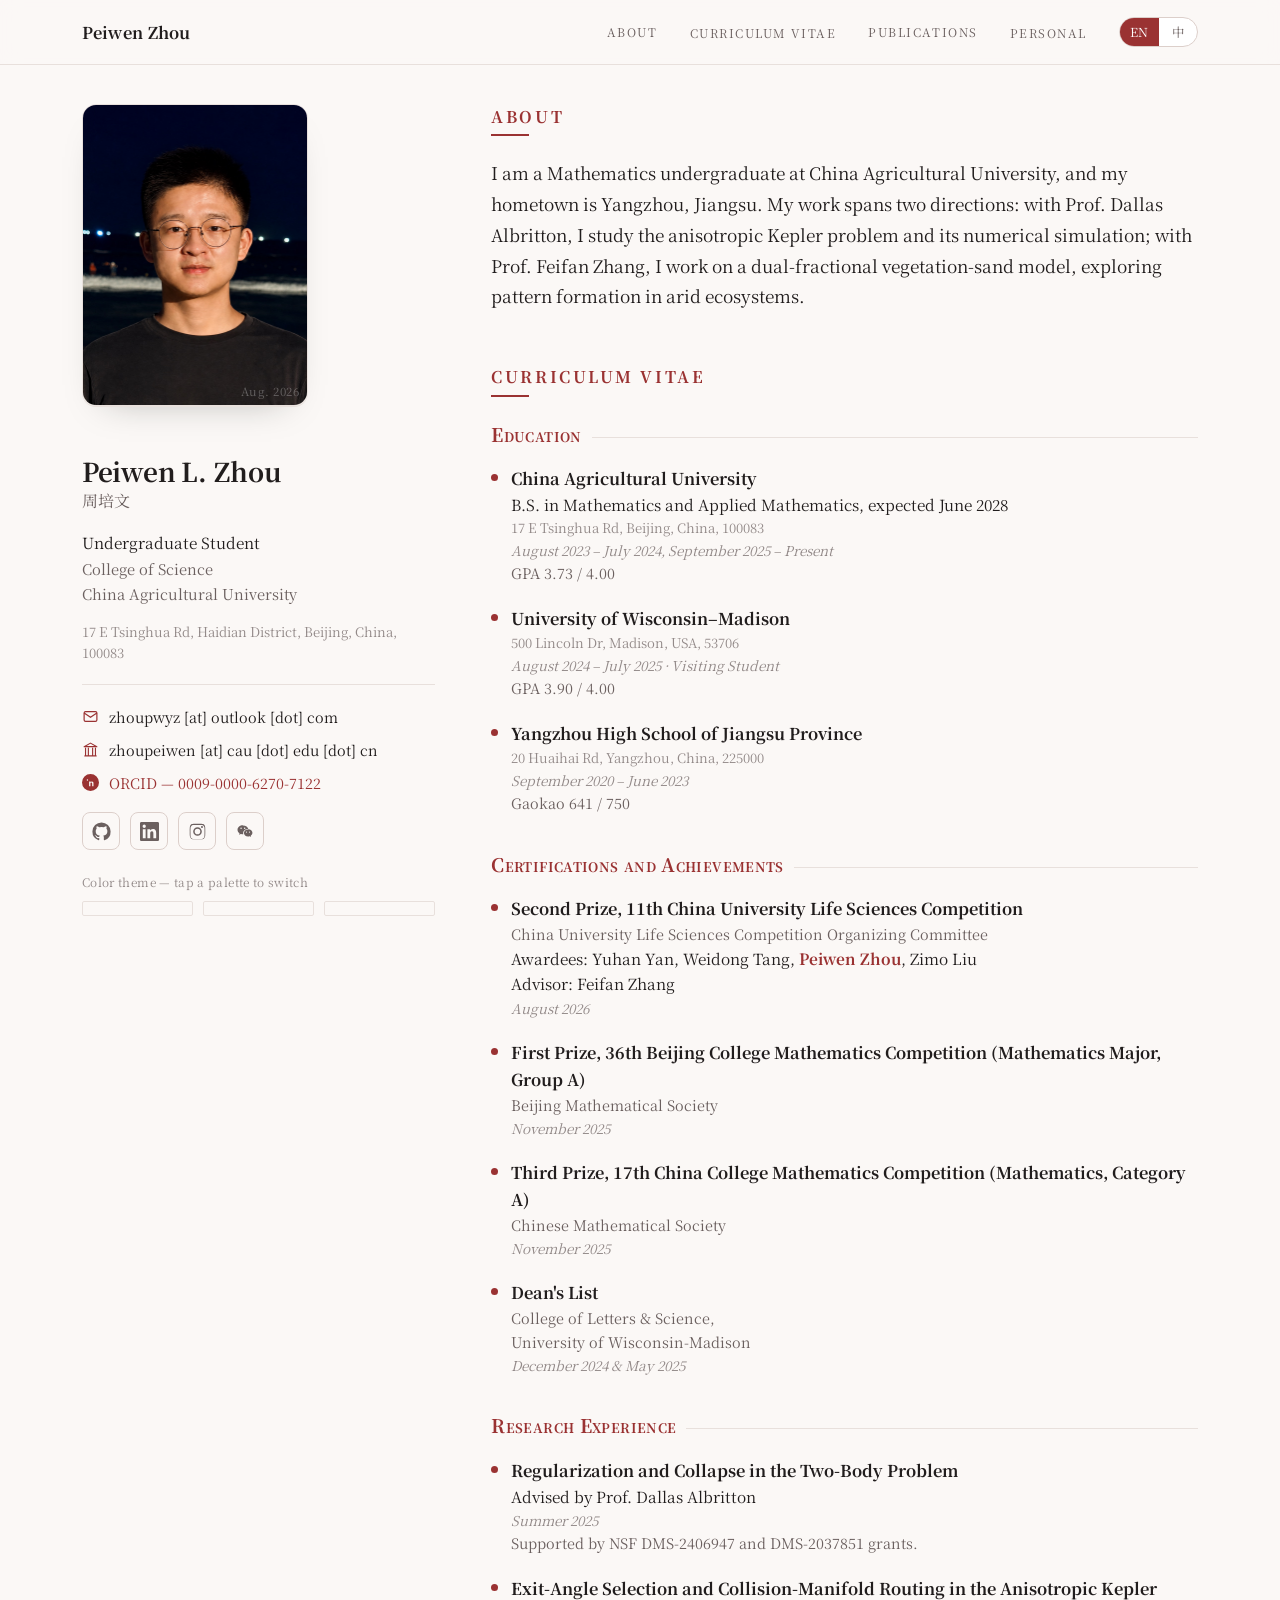
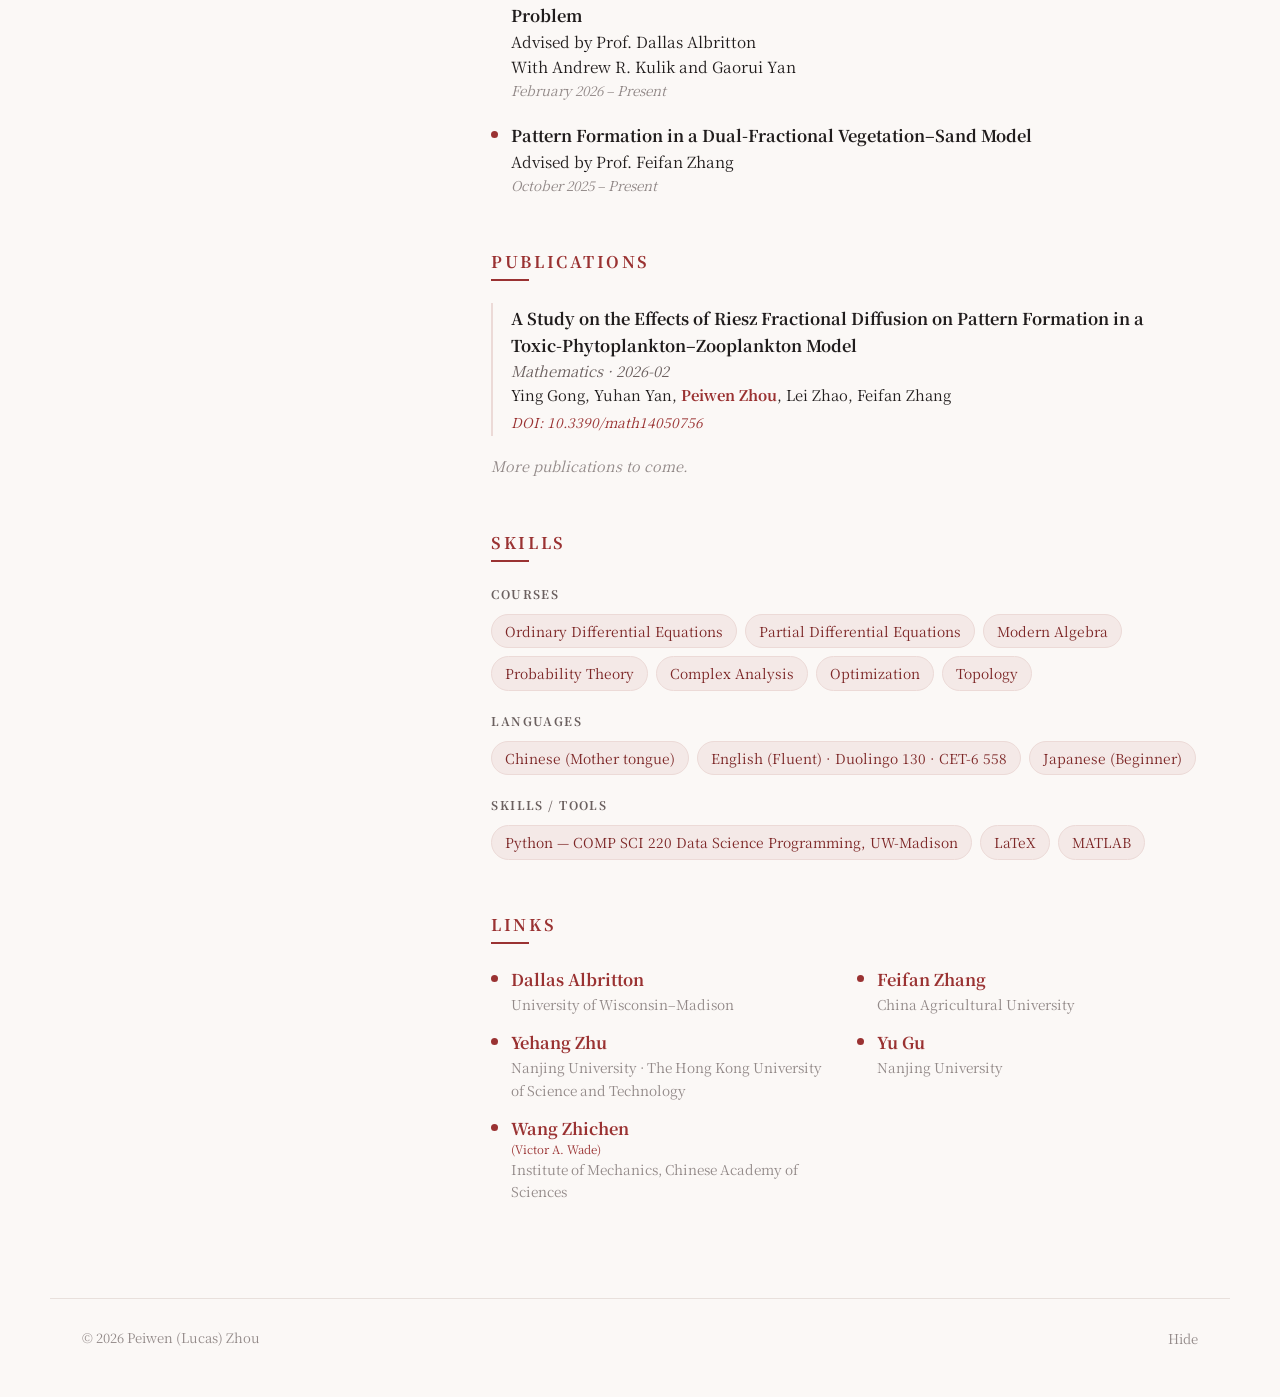
==== commit cfe8cb19: "homepage: update GPA, award, and courses" ====
--- a/index.html
+++ b/index.html
@@ -28,7 +28,7 @@
 <meta property="og:url" content="https://lucaszhoupw.github.io/" />
 <meta property="og:image" content="https://lucaszhoupw.github.io/assets/portrait-danang.jpeg" />
 <meta name="twitter:card" content="summary_large_image" />
-<link rel="stylesheet" href="styles.css?v=19" />
+<link rel="stylesheet" href="styles.css?v=20" />
 </head>
 <body data-title-en="Peiwen (Lucas) Zhou" data-title-zh="周培文 · 个人主页">
 
@@ -172,7 +172,7 @@
           <div class="entry__line2" data-en="B.S. in Mathematics and Applied Mathematics, expected June 2028" data-zh="数学与应用数学专业（理学学士），预计 2028 年 6 月毕业">B.S. in Mathematics and Applied Mathematics, expected June 2028</div>
           <div class="entry__addr" data-en="17 E Tsinghua Rd, Beijing, China, 100083" data-zh="中国北京市海淀区清华东路 17 号">17 E Tsinghua Rd, Beijing, China, 100083</div>
           <div class="entry__meta" data-en="August 2023 – July 2024, September 2025 – Present" data-zh="2023年8月 – 2024年7月、2025年9月至今">August 2023 – July 2024, September 2025 – Present</div>
-          <div class="entry__line3" data-en="GPA 3.72 / 4.00" data-zh="GPA 3.72 / 4.00">GPA 3.72 / 4.00</div>
+          <div class="entry__line3 modal-trigger" data-modal="modal-cau-gpa" data-en="GPA 3.73 / 4.00" data-zh="GPA 3.73 / 4.00">GPA 3.73 / 4.00</div>
         </div>
         <div class="entry">
           <div class="entry__line1" data-en="University of Wisconsin–Madison" data-zh="威斯康星大学麦迪逊分校">University of Wisconsin–Madison</div>
@@ -191,6 +191,13 @@
       <!-- Certifications and Achievements -->
       <div class="cv-group">
         <h3 class="cv-group__head" data-en="Certifications and Achievements" data-zh="获奖与证书">Certifications and Achievements</h3>
+        <div class="entry">
+          <div class="entry__line1" data-en="Second Prize, 11th China University Life Sciences Competition" data-zh="第 11 届全国大学生生命科学竞赛（创新创业类）二等奖">Second Prize, 11th China University Life Sciences Competition</div>
+          <div class="entry__line3" data-en="China University Life Sciences Competition Organizing Committee" data-zh="全国大学生生命科学竞赛委员会">China University Life Sciences Competition Organizing Committee</div>
+          <div class="entry__line2 award-authors" data-html data-en="Awardees: Yuhan Yan, Weidong Tang, <span class=&quot;me&quot;>Peiwen Zhou</span>, Zimo Liu" data-zh="获奖学生：闫宇涵、唐卫东、<span class=&quot;me&quot;>周培文</span>、刘子墨">Awardees: Yuhan Yan, Weidong Tang, <span class="me">Peiwen Zhou</span>, Zimo Liu</div>
+          <div class="entry__line2" data-en="Advisor: Feifan Zhang" data-zh="指导老师：张非凡">Advisor: Feifan Zhang</div>
+          <div class="entry__meta" data-en="August 2026" data-zh="2026 年 8 月">August 2026</div>
+        </div>
         <div class="entry">
           <div class="entry__line1" data-en="First Prize, 36th Beijing College Mathematics Competition (Mathematics Major, Group A)" data-zh="北京市第 36 届大学生数学竞赛（数学专业甲组）一等奖">First Prize, 36th Beijing College Mathematics Competition (Mathematics Major, Group A)</div>
           <div class="entry__line3" data-en="Beijing Mathematical Society" data-zh="北京数学会">Beijing Mathematical Society</div>
@@ -259,6 +266,8 @@
           <span class="pill" data-en="Modern Algebra" data-zh="抽象代数">Modern Algebra</span>
           <span class="pill" data-en="Probability Theory" data-zh="概率论">Probability Theory</span>
           <span class="pill" data-en="Complex Analysis" data-zh="复变函数">Complex Analysis</span>
+          <span class="pill" data-en="Optimization" data-zh="优化">Optimization</span>
+          <span class="pill" data-en="Topology" data-zh="拓扑">Topology</span>
         </div>
       </div>
 
@@ -321,20 +330,32 @@
 </footer>
 
 <!-- ===================== SCORE MODALS ===================== -->
+<div class="modal" id="modal-cau-gpa">
+  <div class="modal__backdrop" data-close></div>
+  <div class="modal__dialog" role="dialog" aria-modal="true" aria-labelledby="cau-gpa-title">
+    <button class="modal__close" type="button" data-close aria-label="Close">&times;</button>
+    <h3 class="modal__title" id="cau-gpa-title" data-en="China Agricultural University" data-zh="中国农业大学">China Agricultural University</h3>
+    <dl class="score-list">
+      <div class="score-row score-row--total"><dt data-en="GPA" data-zh="GPA">GPA</dt><dd>3.73/4.00</dd></div>
+      <div class="score-row"><dt data-en="Rank" data-zh="排名">Rank</dt><dd>20/80</dd></div>
+    </dl>
+  </div>
+</div>
+
 <div class="modal" id="modal-gaokao">
   <div class="modal__backdrop" data-close></div>
   <div class="modal__dialog" role="dialog" aria-modal="true" aria-labelledby="gaokao-title">
     <button class="modal__close" type="button" data-close aria-label="Close">&times;</button>
     <h3 class="modal__title" id="gaokao-title" data-en="2023 College Entrance Exam of Jiangsu Province" data-zh="江苏省 2023 年高考">2023 College Entrance Exam of Jiangsu Province</h3>
     <dl class="score-list">
-      <div class="score-row"><dt data-en="Chinese" data-zh="语文">Chinese</dt><dd>110</dd></div>
-      <div class="score-row"><dt data-en="Mathematics" data-zh="数学">Mathematics</dt><dd>121</dd></div>
-      <div class="score-row"><dt data-en="English" data-zh="英语">English</dt><dd>136</dd></div>
-      <div class="score-row"><dt data-en="Physics" data-zh="物理">Physics</dt><dd>93</dd></div>
-      <div class="score-row"><dt data-en="Chemistry" data-zh="化学">Chemistry</dt><dd>89</dd></div>
-      <div class="score-row"><dt data-en="Biology" data-zh="生物">Biology</dt><dd>92</dd></div>
-      <div class="score-row score-row--total"><dt data-en="Total" data-zh="总分">Total</dt><dd>641</dd></div>
-      <div class="score-row"><dt data-en="Jiangsu Province Rank" data-zh="江苏省排名">Jiangsu Province Rank</dt><dd>8031</dd></div>
+      <div class="score-row"><dt data-en="Chinese" data-zh="语文">Chinese</dt><dd>110/150</dd></div>
+      <div class="score-row"><dt data-en="Mathematics" data-zh="数学">Mathematics</dt><dd>121/150</dd></div>
+      <div class="score-row"><dt data-en="English" data-zh="英语">English</dt><dd>136/150</dd></div>
+      <div class="score-row"><dt data-en="Physics" data-zh="物理">Physics</dt><dd>93/100</dd></div>
+      <div class="score-row"><dt data-en="Chemistry" data-zh="化学">Chemistry</dt><dd>89/100</dd></div>
+      <div class="score-row"><dt data-en="Biology" data-zh="生物">Biology</dt><dd>92/100</dd></div>
+      <div class="score-row score-row--total"><dt data-en="Total" data-zh="总分">Total</dt><dd>641/750</dd></div>
+      <div class="score-row"><dt data-en="Jiangsu Province Rank" data-zh="江苏省排名">Jiangsu Province Rank</dt><dd>8031/445000</dd></div>
     </dl>
   </div>
 </div>
--- a/styles.css
+++ b/styles.css
@@ -482,6 +482,7 @@
 .entry__addr { color: var(--faint); font-size: 0.82rem; }
 .entry__line3 { color: var(--muted); font-size: 0.9rem; }
 .entry__meta { color: var(--faint); font-size: 0.85rem; font-style: italic; }
+.award-authors .me { color: var(--accent); font-weight: 700; }
 
 /* Publications */
 .pub {
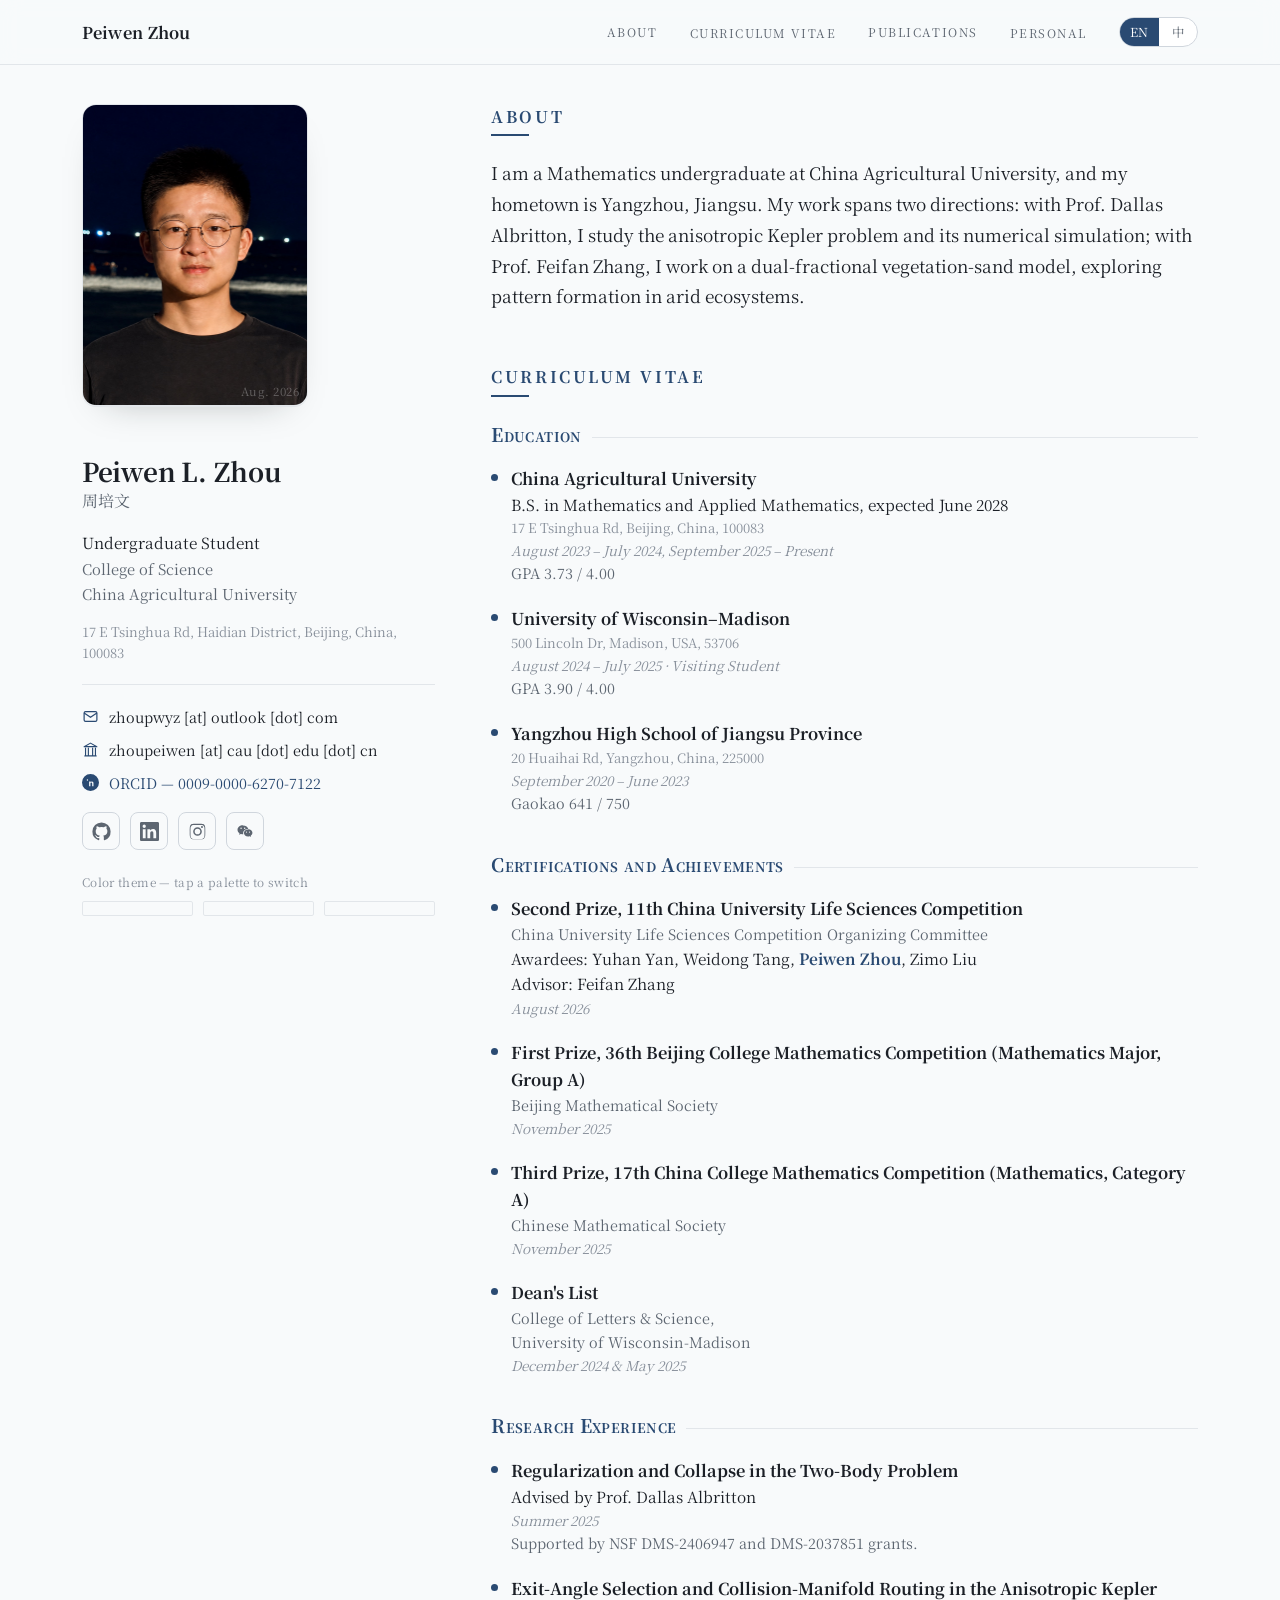
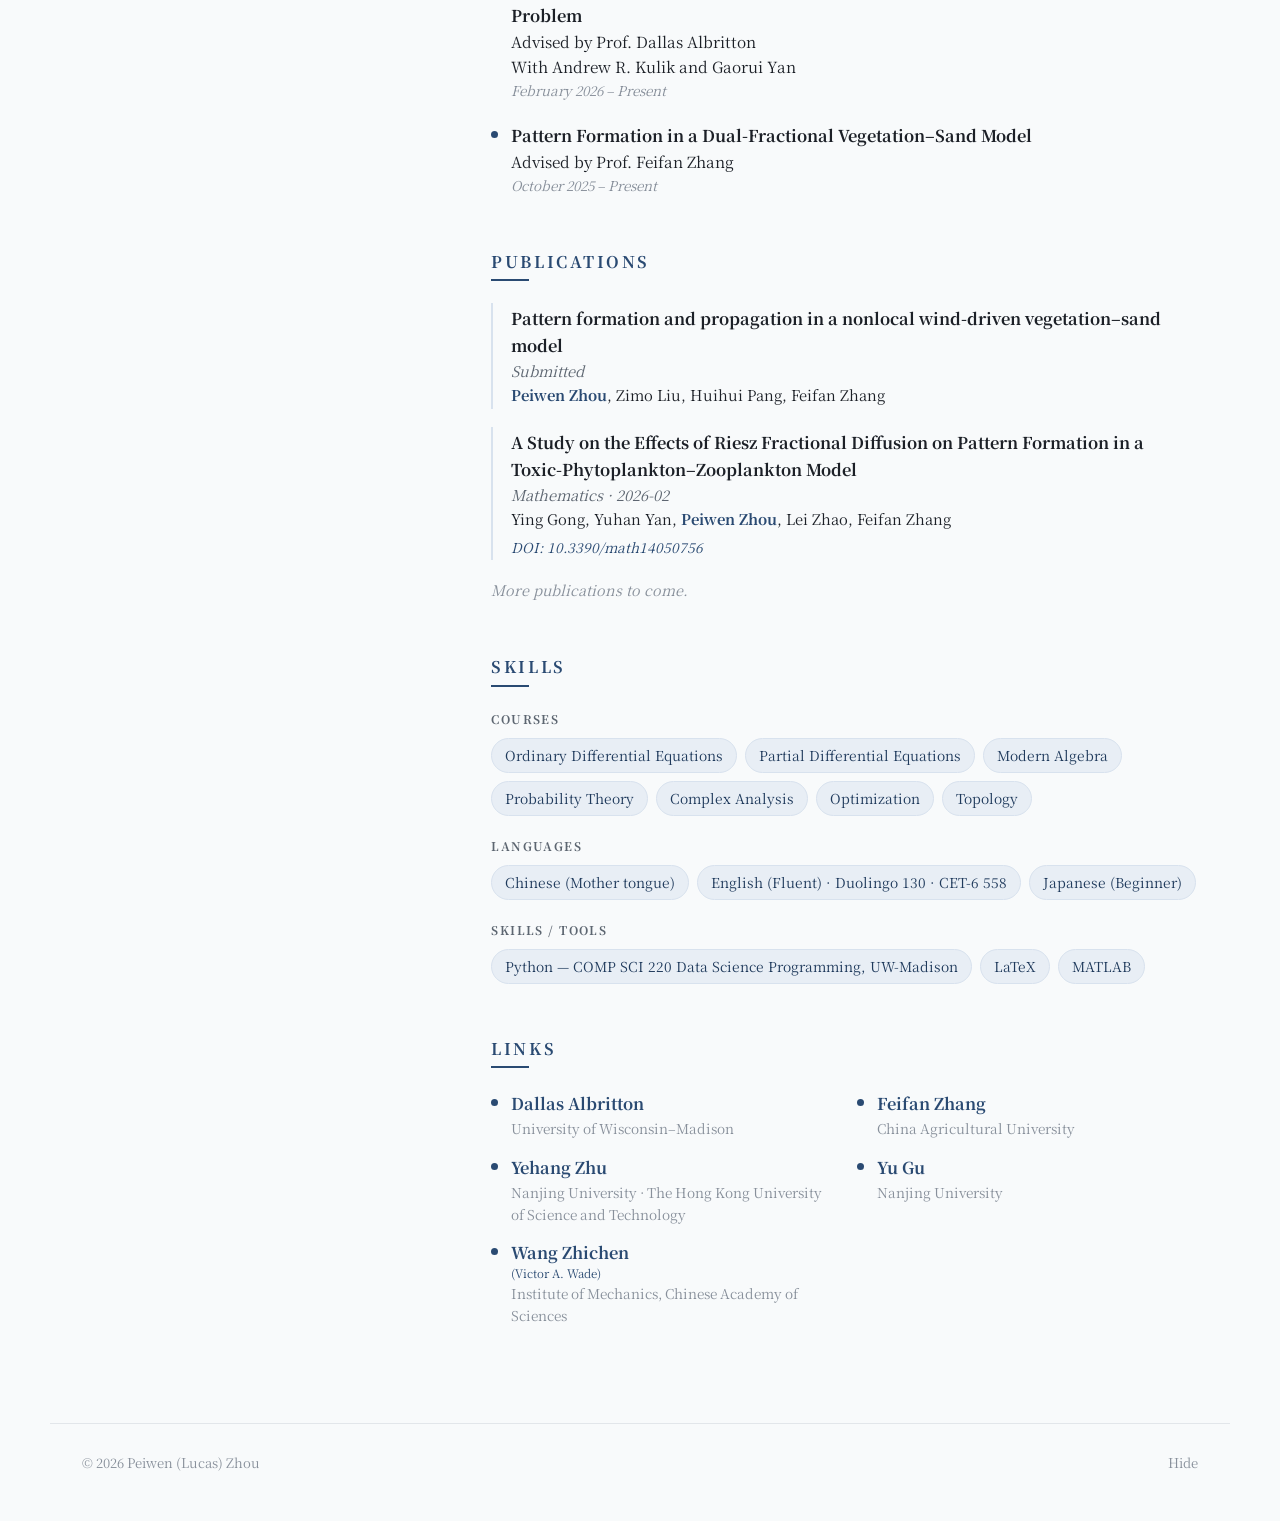
==== commit e7e12a4c: "publications: add submitted vegetation-sand paper" ====
--- a/index.html
+++ b/index.html
@@ -244,6 +244,11 @@
       <p class="section__title" data-en="Publications" data-zh="学术发表">Publications</p>
       <hr class="section__rule" />
       <div class="pub">
+        <div class="pub__title" data-en="Pattern formation and propagation in a nonlocal wind-driven vegetation–sand model" data-zh="Pattern formation and propagation in a nonlocal wind-driven vegetation–sand model">Pattern formation and propagation in a nonlocal wind-driven vegetation–sand model</div>
+        <div class="pub__venue" data-en="Submitted" data-zh="在投">Submitted</div>
+        <div class="pub__authors" data-html data-en="<span class=&quot;me&quot;>Peiwen Zhou</span>, Zimo Liu, Huihui Pang, Feifan Zhang" data-zh="<span class=&quot;me&quot;>Peiwen Zhou</span>, Zimo Liu, Huihui Pang, Feifan Zhang"><span class="me">Peiwen Zhou</span>, Zimo Liu, Huihui Pang, Feifan Zhang</div>
+      </div>
+      <div class="pub">
         <div class="pub__title" data-en="A Study on the Effects of Riesz Fractional Diffusion on Pattern Formation in a Toxic-Phytoplankton–Zooplankton Model" data-zh="A Study on the Effects of Riesz Fractional Diffusion on Pattern Formation in a Toxic-Phytoplankton–Zooplankton Model">A Study on the Effects of Riesz Fractional Diffusion on Pattern Formation in a Toxic-Phytoplankton–Zooplankton Model</div>
         <div class="pub__venue" data-en="Mathematics · 2026-02" data-zh="Mathematics · 2026-02">Mathematics · 2026-02</div>
         <div class="pub__authors" data-html data-en="Ying Gong, Yuhan Yan, <span class=&quot;me&quot;>Peiwen Zhou</span>, Lei Zhao, Feifan Zhang" data-zh="Ying Gong, Yuhan Yan, <span class=&quot;me&quot;>Peiwen Zhou</span>, Lei Zhao, Feifan Zhang">Ying Gong, Yuhan Yan, <span class="me">Peiwen Zhou</span>, Lei Zhao, Feifan Zhang</div>
@@ -337,7 +342,7 @@
     <h3 class="modal__title" id="cau-gpa-title" data-en="China Agricultural University" data-zh="中国农业大学">China Agricultural University</h3>
     <dl class="score-list">
       <div class="score-row score-row--total"><dt data-en="GPA" data-zh="GPA">GPA</dt><dd>3.73/4.00</dd></div>
-      <div class="score-row"><dt data-en="Rank" data-zh="排名">Rank</dt><dd>20/80</dd></div>
+      <div class="score-row"><dt data-en="Rank" data-zh="排名">Rank</dt><dd>21/80</dd></div>
     </dl>
   </div>
 </div>
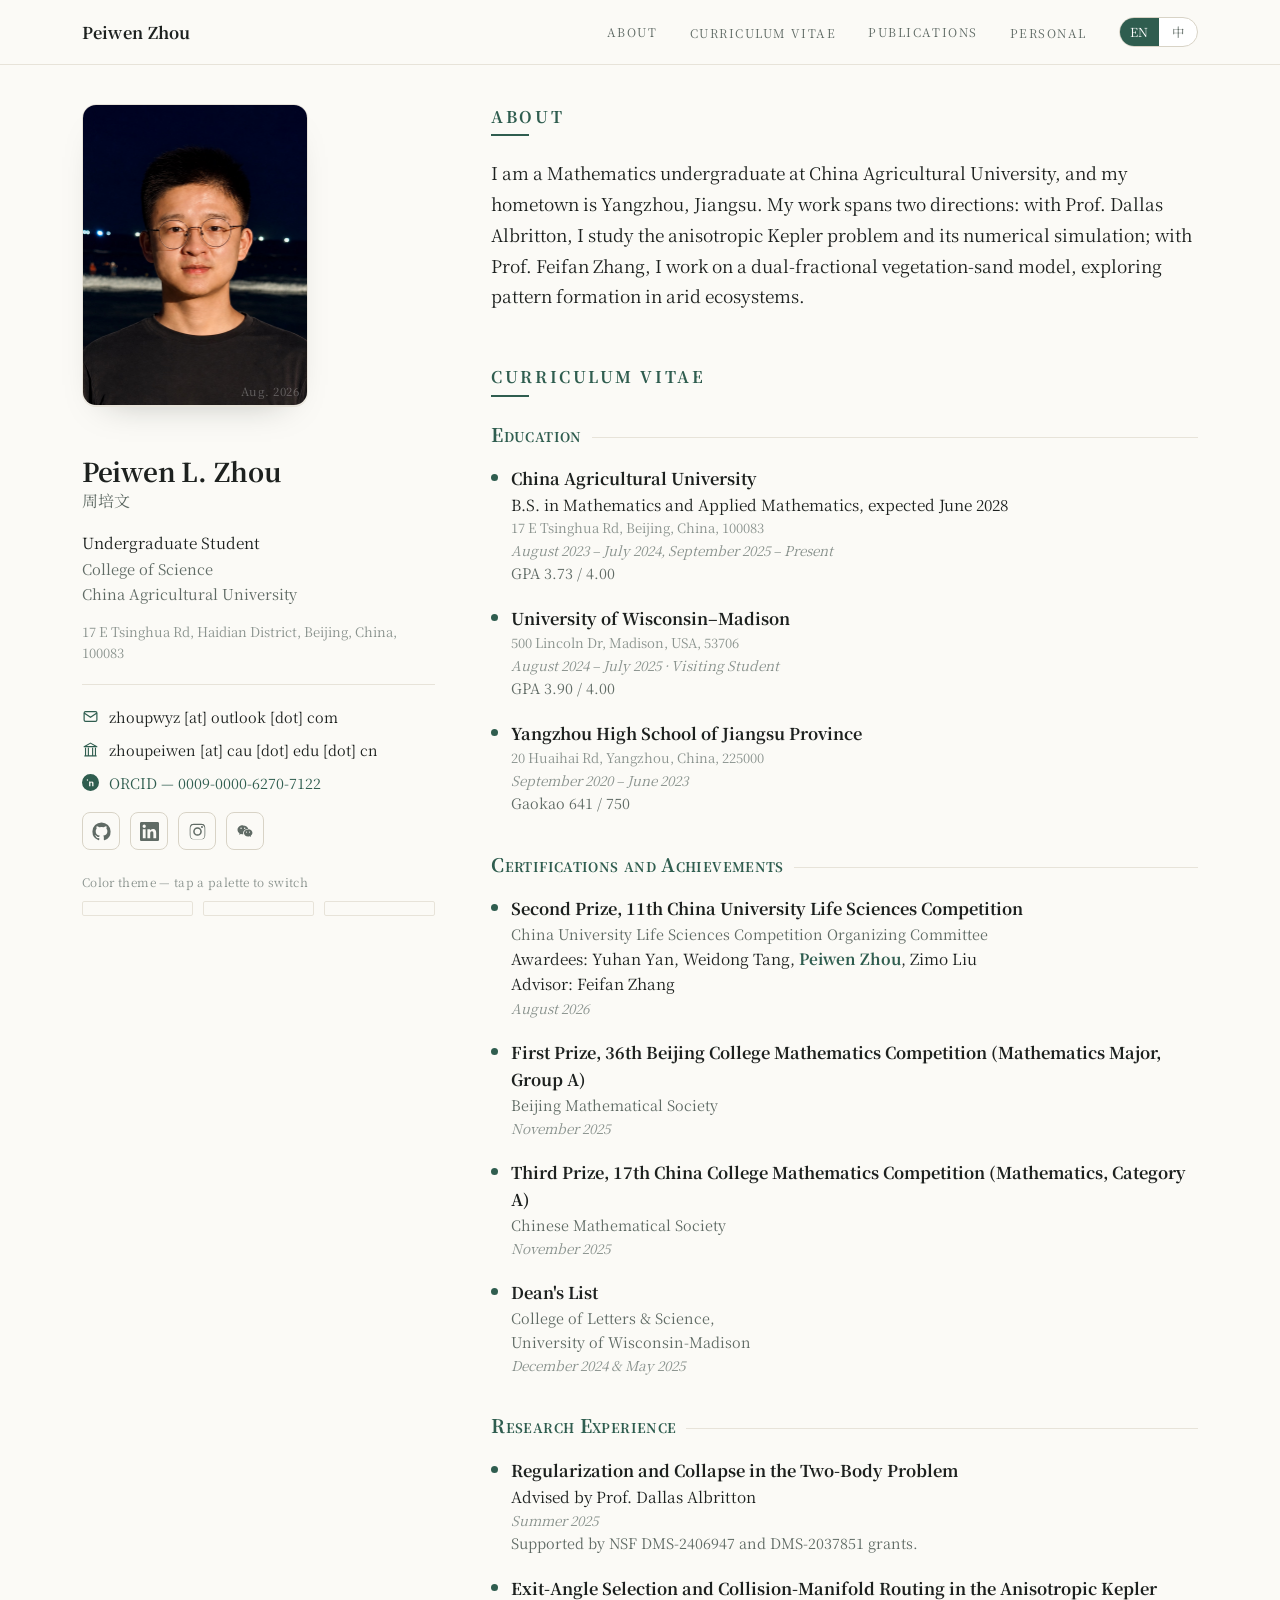
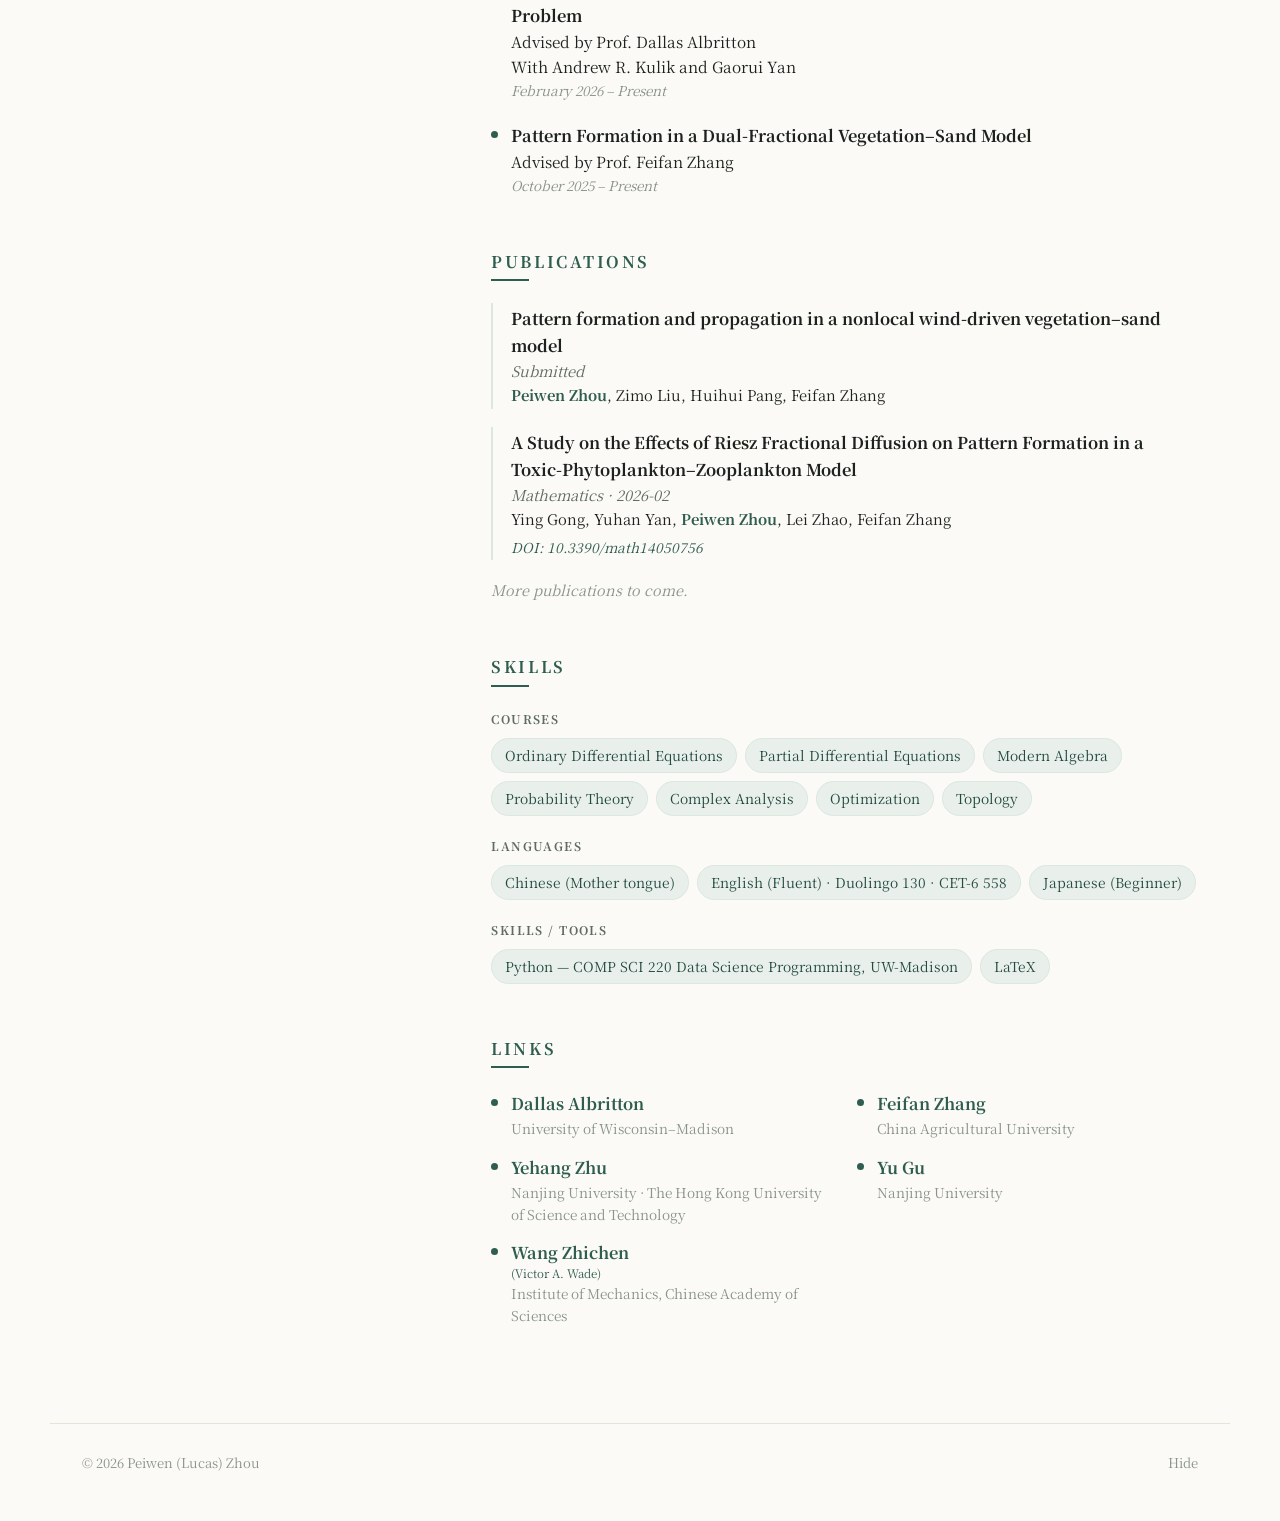
==== commit 07c2e7ac: "Update skills and Anhui city map" ====
--- a/index.html
+++ b/index.html
@@ -290,7 +290,6 @@
         <div class="pills">
           <span class="pill pill--wide" data-en="Python — COMP SCI 220 Data Science Programming, UW-Madison" data-zh="Python — COMP SCI 220 Data Science Programming, UW-Madison">Python — COMP SCI 220 Data Science Programming, UW-Madison</span>
           <span class="pill" data-en="LaTeX" data-zh="LaTeX">LaTeX</span>
-          <span class="pill" data-en="MATLAB" data-zh="MATLAB">MATLAB</span>
         </div>
       </div>
     </section>
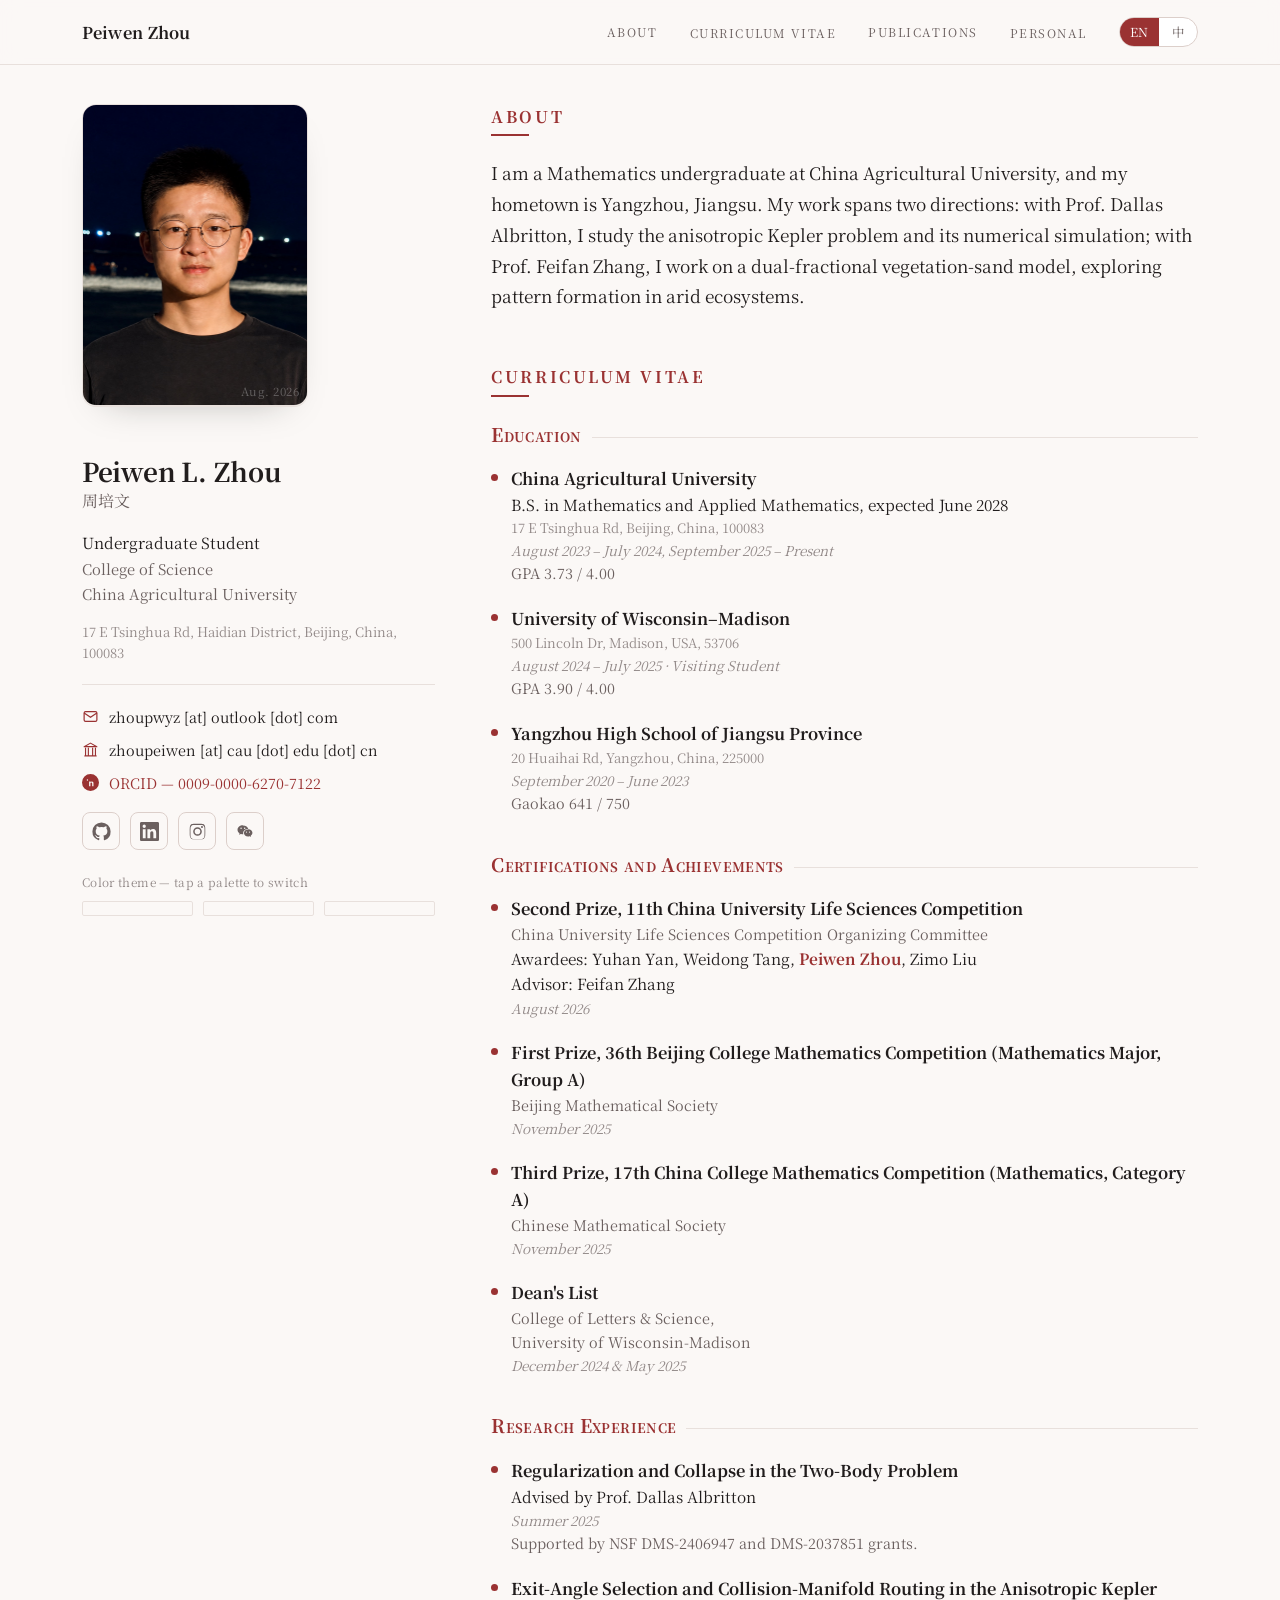
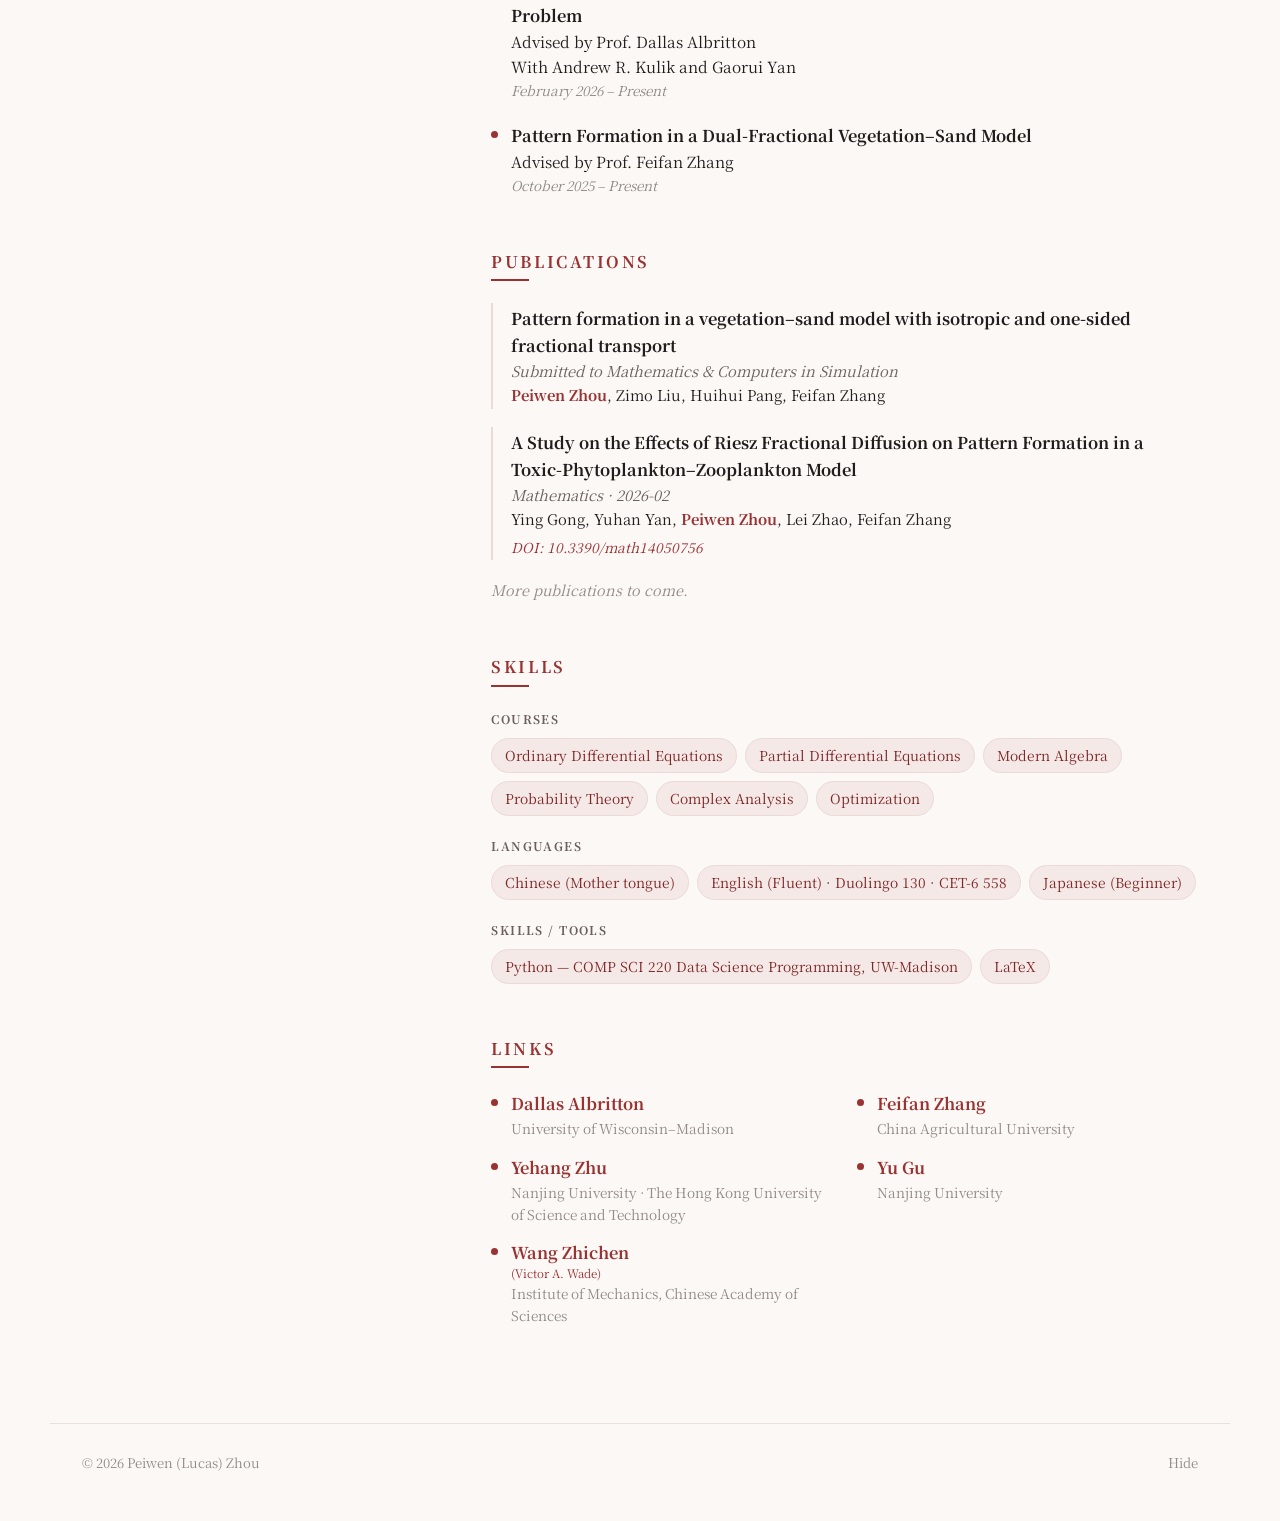
==== commit 04456390: "Update publication title and submission status; remove topology" ====
--- a/index.html
+++ b/index.html
@@ -244,8 +244,8 @@
       <p class="section__title" data-en="Publications" data-zh="学术发表">Publications</p>
       <hr class="section__rule" />
       <div class="pub">
-        <div class="pub__title" data-en="Pattern formation and propagation in a nonlocal wind-driven vegetation–sand model" data-zh="Pattern formation and propagation in a nonlocal wind-driven vegetation–sand model">Pattern formation and propagation in a nonlocal wind-driven vegetation–sand model</div>
-        <div class="pub__venue" data-en="Submitted" data-zh="在投">Submitted</div>
+        <div class="pub__title" data-en="Pattern formation in a vegetation–sand model with isotropic and one-sided fractional transport" data-zh="Pattern formation in a vegetation–sand model with isotropic and one-sided fractional transport">Pattern formation in a vegetation–sand model with isotropic and one-sided fractional transport</div>
+        <div class="pub__venue" data-en="Submitted to Mathematics &amp; Computers in Simulation" data-zh="已投稿至 Mathematics &amp; Computers in Simulation">Submitted to Mathematics &amp; Computers in Simulation</div>
         <div class="pub__authors" data-html data-en="<span class=&quot;me&quot;>Peiwen Zhou</span>, Zimo Liu, Huihui Pang, Feifan Zhang" data-zh="<span class=&quot;me&quot;>Peiwen Zhou</span>, Zimo Liu, Huihui Pang, Feifan Zhang"><span class="me">Peiwen Zhou</span>, Zimo Liu, Huihui Pang, Feifan Zhang</div>
       </div>
       <div class="pub">
@@ -272,7 +272,6 @@
           <span class="pill" data-en="Probability Theory" data-zh="概率论">Probability Theory</span>
           <span class="pill" data-en="Complex Analysis" data-zh="复变函数">Complex Analysis</span>
           <span class="pill" data-en="Optimization" data-zh="优化">Optimization</span>
-          <span class="pill" data-en="Topology" data-zh="拓扑">Topology</span>
         </div>
       </div>
 
